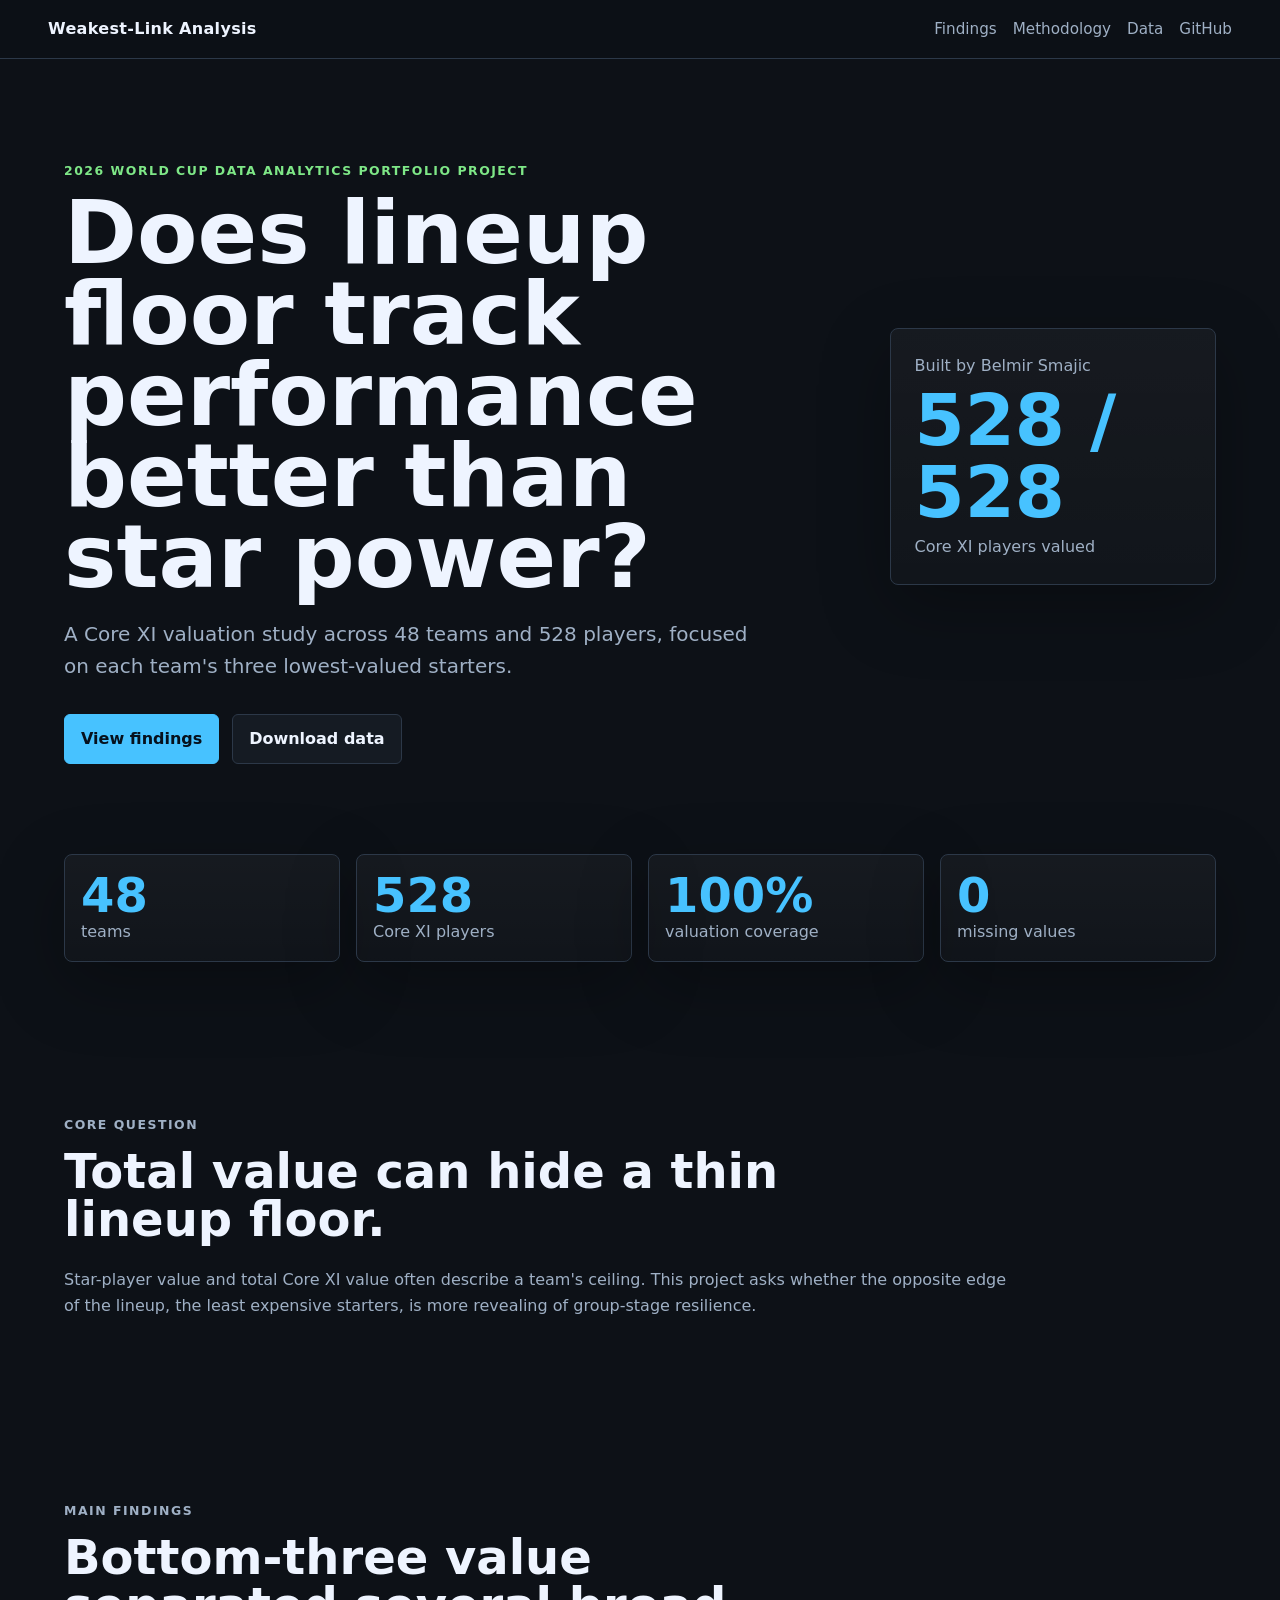
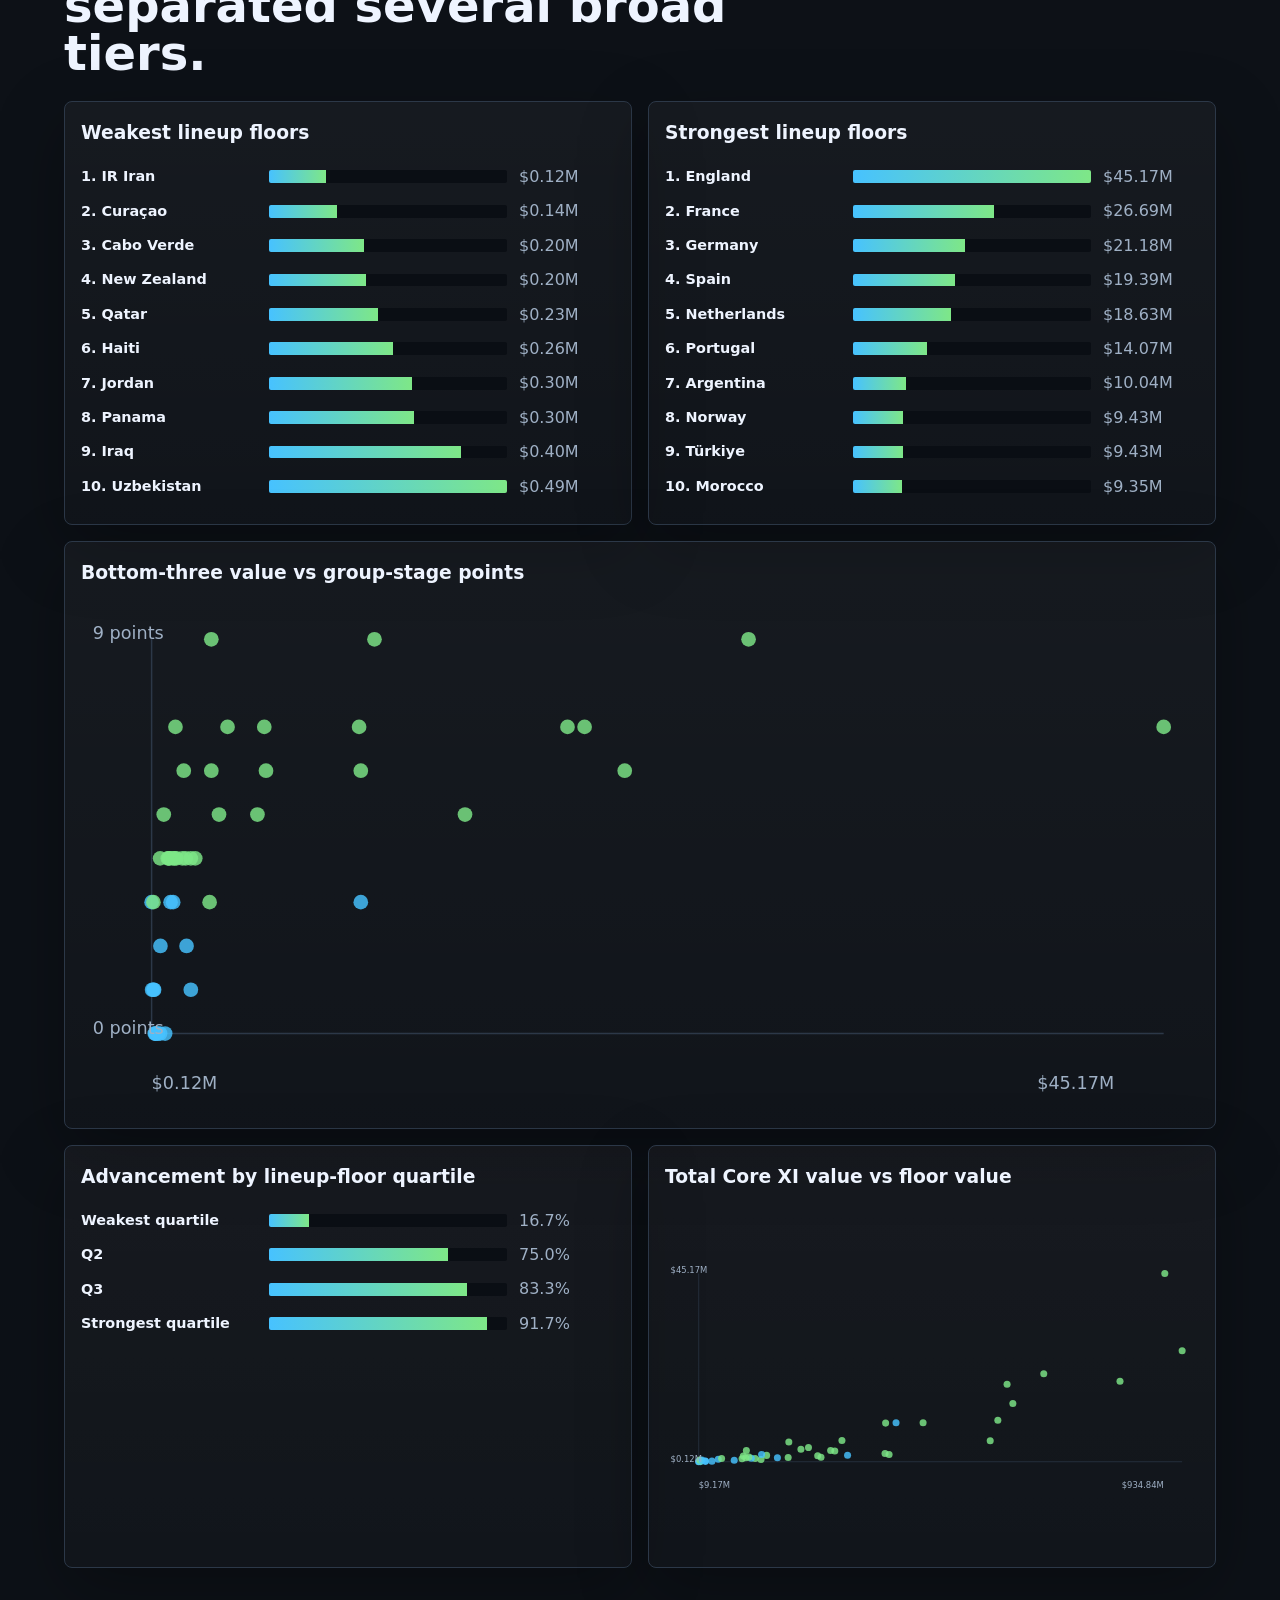
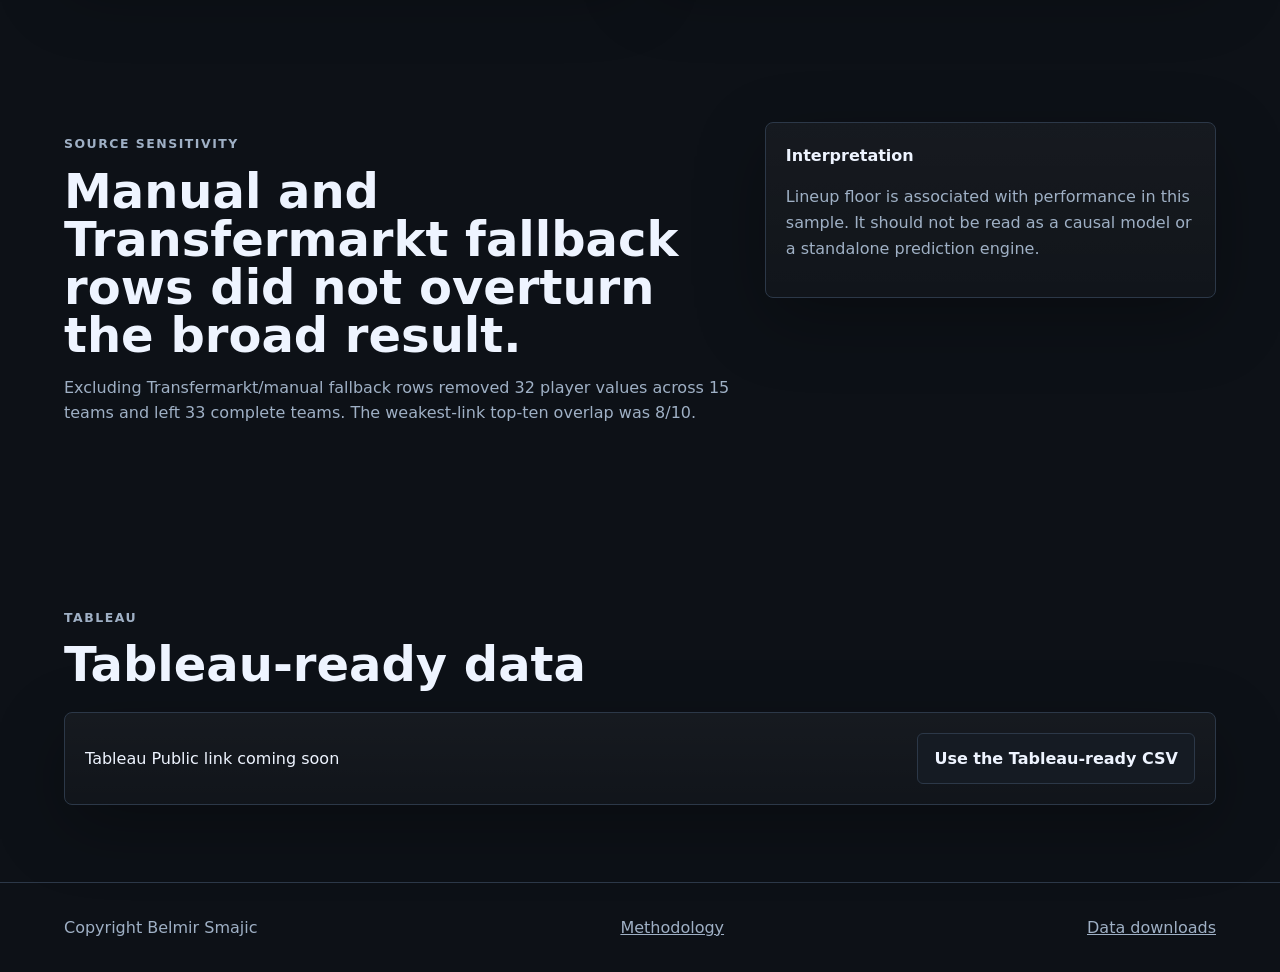
==== docs/index.html @ 553e45a3 "Publish World Cup weakest-link portfolio project" ====
<!doctype html>
<html lang="en">
<head>
  <meta charset="utf-8">
  <meta name="viewport" content="width=device-width, initial-scale=1">
  <title>2026 World Cup Weakest-Link Analysis</title>
  <meta name="description" content="A portfolio case study testing whether lineup floor is associated with World Cup group-stage performance.">
  <link rel="icon" href="assets/favicon.svg" type="image/svg+xml">
  <link rel="stylesheet" href="styles.css">
</head>
<body>
  <header class="site-header">
    <a class="brand" href="index.html">Weakest-Link Analysis</a>
    <nav aria-label="Primary navigation">
      <a href="#findings">Findings</a>
      <a href="methodology.html">Methodology</a>
      <a href="data.html">Data</a>
      <a href="https://github.com/BelmirSmajic/2026-world-cup-weakest-link">GitHub</a>
    </nav>
  </header>

  <main>
    <section class="hero">
      <div class="hero-copy">
        <p class="eyebrow">2026 World Cup data analytics portfolio project</p>
        <h1>Does lineup floor track performance better than star power?</h1>
        <p class="lede">A Core XI valuation study across 48 teams and 528 players, focused on each team's three lowest-valued starters.</p>
        <div class="hero-actions">
          <a class="button primary" href="#findings">View findings</a>
          <a class="button" href="data.html">Download data</a>
        </div>
      </div>
      <div class="hero-panel" aria-label="Project validation summary">
        <span>Built by Belmir Smajic</span>
        <strong>528 / 528</strong>
        <span>Core XI players valued</span>
      </div>
    </section>

    <section class="metric-grid" aria-label="Key project metrics">
      <article><strong>48</strong><span>teams</span></article>
      <article><strong>528</strong><span>Core XI players</span></article>
      <article><strong>100%</strong><span>valuation coverage</span></article>
      <article><strong>0</strong><span>missing values</span></article>
    </section>

    <section class="section" id="question">
      <div class="section-heading">
        <p class="eyebrow">Core question</p>
        <h2>Total value can hide a thin lineup floor.</h2>
      </div>
      <p>Star-player value and total Core XI value often describe a team's ceiling. This project asks whether the opposite edge of the lineup, the least expensive starters, is more revealing of group-stage resilience.</p>
    </section>

    <section class="section" id="findings">
      <div class="section-heading">
        <p class="eyebrow">Main findings</p>
        <h2>Bottom-three value separated several broad tiers.</h2>
      </div>
      <div class="chart-grid">
        <article class="chart-card">
          <h3>Weakest lineup floors</h3>
          <div id="weakest-chart" class="chart"></div>
        </article>
        <article class="chart-card">
          <h3>Strongest lineup floors</h3>
          <div id="strongest-chart" class="chart"></div>
        </article>
        <article class="chart-card wide">
          <h3>Bottom-three value vs group-stage points</h3>
          <div id="scatter-chart" class="chart scatter"></div>
        </article>
        <article class="chart-card">
          <h3>Advancement by lineup-floor quartile</h3>
          <div id="quartile-chart" class="chart"></div>
        </article>
        <article class="chart-card">
          <h3>Total Core XI value vs floor value</h3>
          <div id="total-vs-floor-chart" class="chart scatter"></div>
        </article>
      </div>
    </section>

    <section class="section split">
      <div>
        <p class="eyebrow">Source sensitivity</p>
        <h2>Manual and Transfermarkt fallback rows did not overturn the broad result.</h2>
        <p>Excluding Transfermarkt/manual fallback rows removed 32 player values across 15 teams and left 33 complete teams. The weakest-link top-ten overlap was 8/10.</p>
      </div>
      <div class="note-card">
        <strong>Interpretation</strong>
        <p>Lineup floor is associated with performance in this sample. It should not be read as a causal model or a standalone prediction engine.</p>
      </div>
    </section>

    <section class="section">
      <div class="section-heading">
        <p class="eyebrow">Tableau</p>
        <h2>Tableau-ready data</h2>
      </div>
      <div class="tableau-card">
        <span>Tableau Public link coming soon</span>
        <a class="button" href="data.html">Use the Tableau-ready CSV</a>
      </div>
    </section>
  </main>

  <footer>
    <span>Copyright Belmir Smajic</span>
    <a href="methodology.html">Methodology</a>
    <a href="data.html">Data downloads</a>
  </footer>
  <script src="assets/site-data.js"></script>
  <script src="app.js"></script>
</body>
</html>
---- docs/styles.css ----
:root {
  color-scheme: dark;
  --bg: #0d1117;
  --panel: #151b23;
  --panel-2: #1d2632;
  --text: #eef4ff;
  --muted: #9fb0c5;
  --line: #2c3848;
  --accent: #47c2ff;
  --accent-2: #7ee787;
  --warn: #f2cc60;
  --danger: #ff7b72;
  --shadow: 0 22px 70px rgba(0, 0, 0, .28);
}
* { box-sizing: border-box; }
body {
  margin: 0;
  font-family: Inter, ui-sans-serif, system-ui, -apple-system, BlinkMacSystemFont, "Segoe UI", sans-serif;
  background: var(--bg);
  color: var(--text);
  line-height: 1.6;
}
a { color: inherit; }
.site-header {
  position: sticky;
  top: 0;
  z-index: 10;
  display: flex;
  align-items: center;
  justify-content: space-between;
  gap: 1rem;
  padding: 1rem clamp(1rem, 4vw, 3rem);
  background: rgba(13, 17, 23, .86);
  border-bottom: 1px solid var(--line);
  backdrop-filter: blur(18px);
}
.brand { font-weight: 800; text-decoration: none; letter-spacing: .02em; }
nav { display: flex; gap: 1rem; flex-wrap: wrap; color: var(--muted); font-size: .95rem; }
nav a { text-decoration: none; }
nav a:hover { color: var(--text); }
.hero {
  min-height: 82vh;
  display: grid;
  grid-template-columns: minmax(0, 1.4fr) minmax(18rem, .6fr);
  align-items: center;
  gap: clamp(2rem, 5vw, 5rem);
  padding: clamp(3rem, 7vw, 7rem) clamp(1rem, 5vw, 5rem);
}
.hero h1, .page h1 {
  max-width: 12ch;
  margin: .4rem 0 1rem;
  font-size: 5.5rem;
  line-height: .92;
  letter-spacing: 0;
}
.page h1 { max-width: 16ch; font-size: 4.2rem; }
.lede { max-width: 43rem; color: var(--muted); font-size: 1.25rem; }
.eyebrow {
  color: var(--accent-2);
  font-size: .78rem;
  font-weight: 800;
  letter-spacing: .12em;
  text-transform: uppercase;
}
.hero-actions { display: flex; gap: .8rem; flex-wrap: wrap; margin-top: 2rem; }
.button {
  display: inline-flex;
  align-items: center;
  justify-content: center;
  min-height: 2.75rem;
  padding: .72rem 1rem;
  border: 1px solid var(--line);
  border-radius: 6px;
  background: var(--panel);
  color: var(--text);
  text-decoration: none;
  font-weight: 700;
}
.button.primary { background: var(--accent); border-color: var(--accent); color: #06111d; }
.hero-panel, .note-card, .tableau-card, .chart-card, .metric-grid article, .download-grid a {
  border: 1px solid var(--line);
  border-radius: 8px;
  background: linear-gradient(180deg, rgba(255,255,255,.04), rgba(255,255,255,.015));
  box-shadow: var(--shadow);
}
.hero-panel { padding: 1.5rem; display: grid; gap: .35rem; }
.hero-panel strong { font-size: 4.5rem; line-height: 1; color: var(--accent); }
.hero-panel span { color: var(--muted); }
.metric-grid {
  display: grid;
  grid-template-columns: repeat(4, minmax(0, 1fr));
  gap: 1rem;
  padding: 0 clamp(1rem, 5vw, 5rem) 4rem;
}
.metric-grid.compact { padding: 0; margin-top: 1rem; }
.metric-grid article { padding: 1rem; }
.metric-grid strong { display: block; font-size: 3rem; color: var(--accent); line-height: 1; }
.metric-grid span { color: var(--muted); }
.section, .page {
  padding: clamp(3rem, 6vw, 5rem) clamp(1rem, 5vw, 5rem);
}
.section-heading { max-width: 48rem; margin-bottom: 1.5rem; }
.section h2 { max-width: 22ch; margin: 0 0 1rem; font-size: 3rem; line-height: 1; }
.section p { max-width: 60rem; color: var(--muted); }
.chart-grid {
  display: grid;
  grid-template-columns: repeat(2, minmax(0, 1fr));
  gap: 1rem;
}
.chart-card { padding: 1rem; min-height: 24rem; }
.chart-card.wide { grid-column: 1 / -1; }
.chart-card h3 { margin: 0 0 1rem; }
.chart { min-height: 18rem; }
.bar-row {
  display: grid;
  grid-template-columns: minmax(7rem, 11rem) 1fr minmax(4rem, 6rem);
  gap: .75rem;
  align-items: center;
  margin: .55rem 0;
  color: var(--muted);
}
.bar-track { height: .8rem; background: #0a0e14; border-radius: 2px; overflow: hidden; }
.bar-fill { height: 100%; background: linear-gradient(90deg, var(--accent), var(--accent-2)); }
.bar-row strong { color: var(--text); font-size: .9rem; }
.chart-svg { width: 100%; min-height: 21rem; overflow: visible; }
.axis, .tick { stroke: var(--line); }
.dot { fill: var(--accent); opacity: .82; }
.dot.advanced { fill: var(--accent-2); }
.label { fill: var(--muted); font-size: 12px; }
.split {
  display: grid;
  grid-template-columns: minmax(0, 1.2fr) minmax(18rem, .8fr);
  gap: 1.5rem;
  align-items: start;
}
.note-card, .tableau-card { padding: 1.25rem; }
.tableau-card { display: flex; justify-content: space-between; align-items: center; gap: 1rem; flex-wrap: wrap; }
.method-list { display: grid; gap: 1rem; max-width: 65rem; }
.method-list article { border-top: 1px solid var(--line); padding-top: 1rem; }
.clean-list { color: var(--muted); }
.download-grid {
  display: grid;
  grid-template-columns: repeat(2, minmax(0, 1fr));
  gap: 1rem;
  max-width: 70rem;
}
.download-grid a { display: grid; gap: .4rem; padding: 1rem; text-decoration: none; }
.download-grid span { color: var(--muted); }
footer {
  display: flex;
  gap: 1rem;
  justify-content: space-between;
  flex-wrap: wrap;
  padding: 2rem clamp(1rem, 5vw, 5rem);
  border-top: 1px solid var(--line);
  color: var(--muted);
}
@media (max-width: 850px) {
  .hero, .split, .chart-grid, .download-grid { grid-template-columns: 1fr; }
  .hero h1 { font-size: 4.25rem; }
  .page h1 { font-size: 3.25rem; }
  .metric-grid { grid-template-columns: repeat(2, minmax(0, 1fr)); }
  .site-header { align-items: flex-start; flex-direction: column; }
  .chart-card.wide { grid-column: auto; }
}
@media (max-width: 520px) {
  .hero h1 { font-size: 3rem; }
  .page h1 { font-size: 2.5rem; }
  .lede { font-size: 1.1rem; }
  .hero-panel strong, .metric-grid strong { font-size: 2.6rem; }
  .section h2 { font-size: 2rem; }
  .metric-grid { grid-template-columns: 1fr; }
  .bar-row { grid-template-columns: 1fr; gap: .35rem; }
}
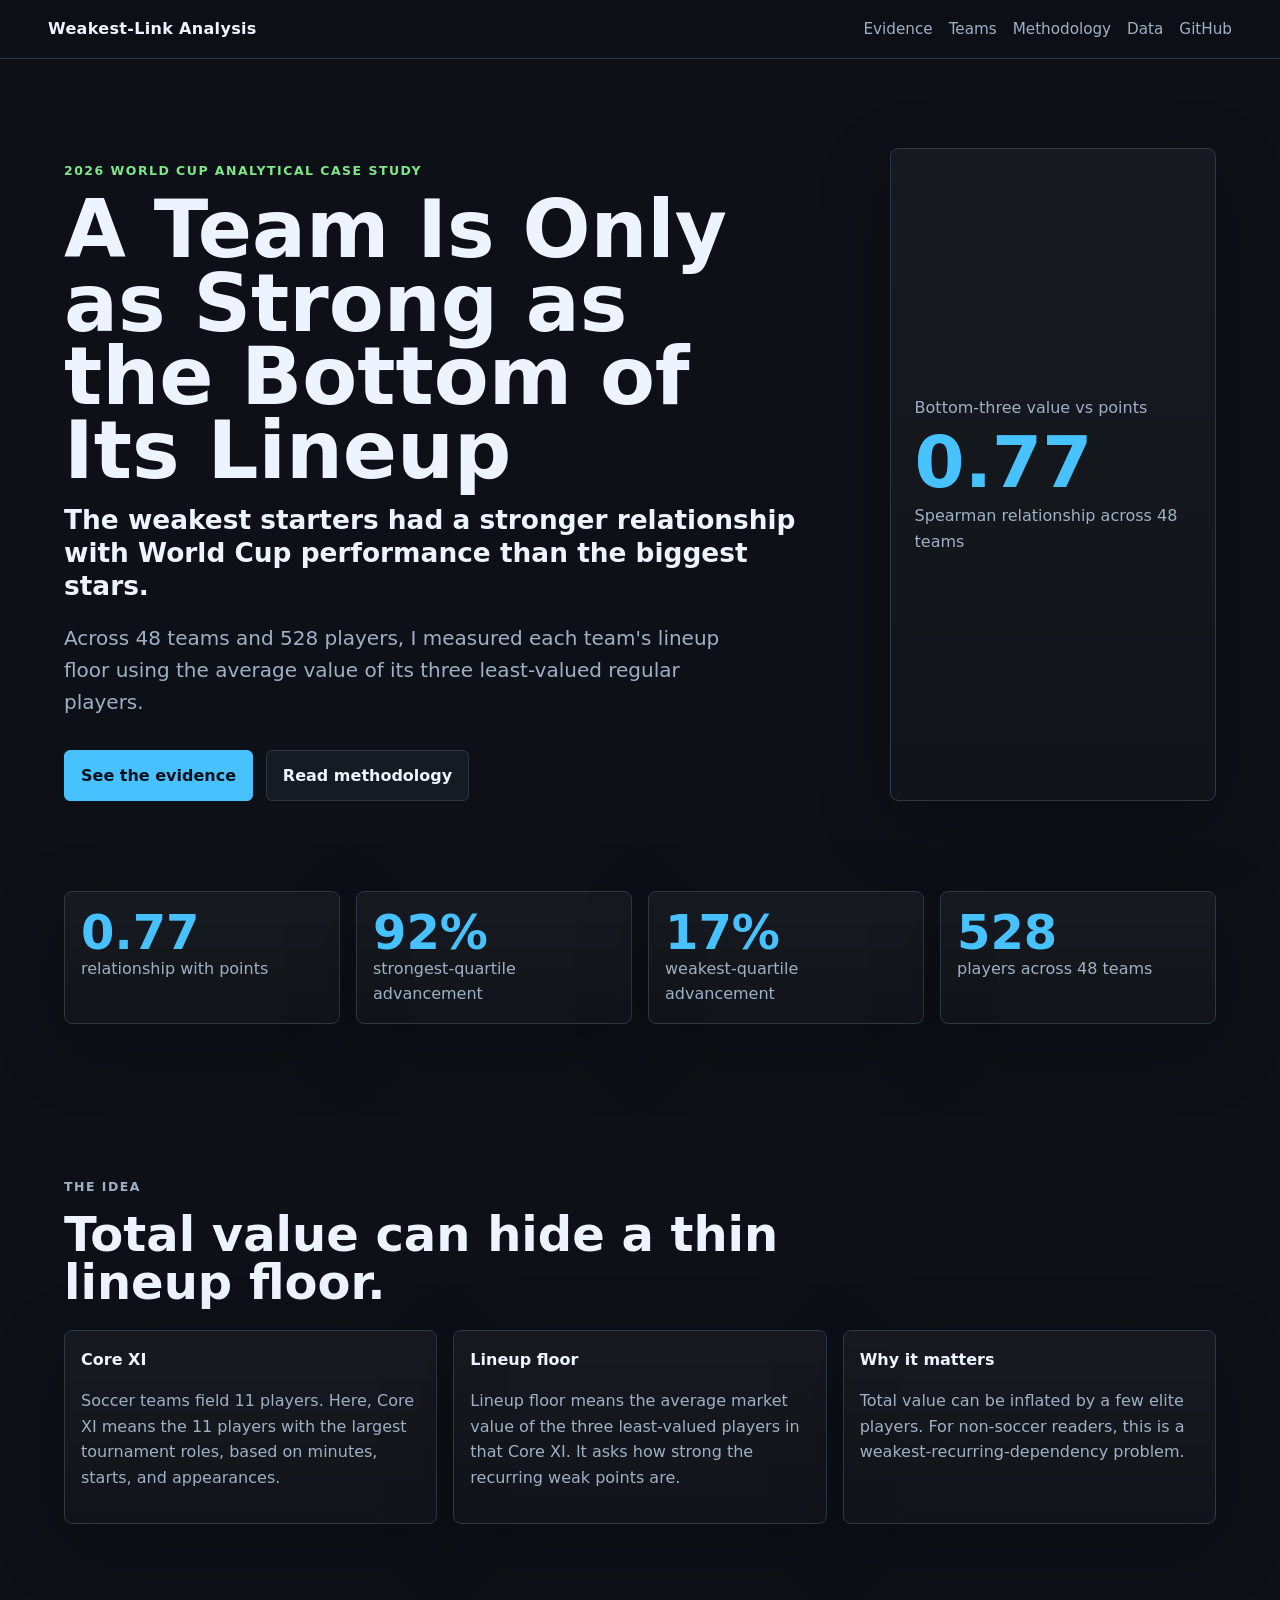
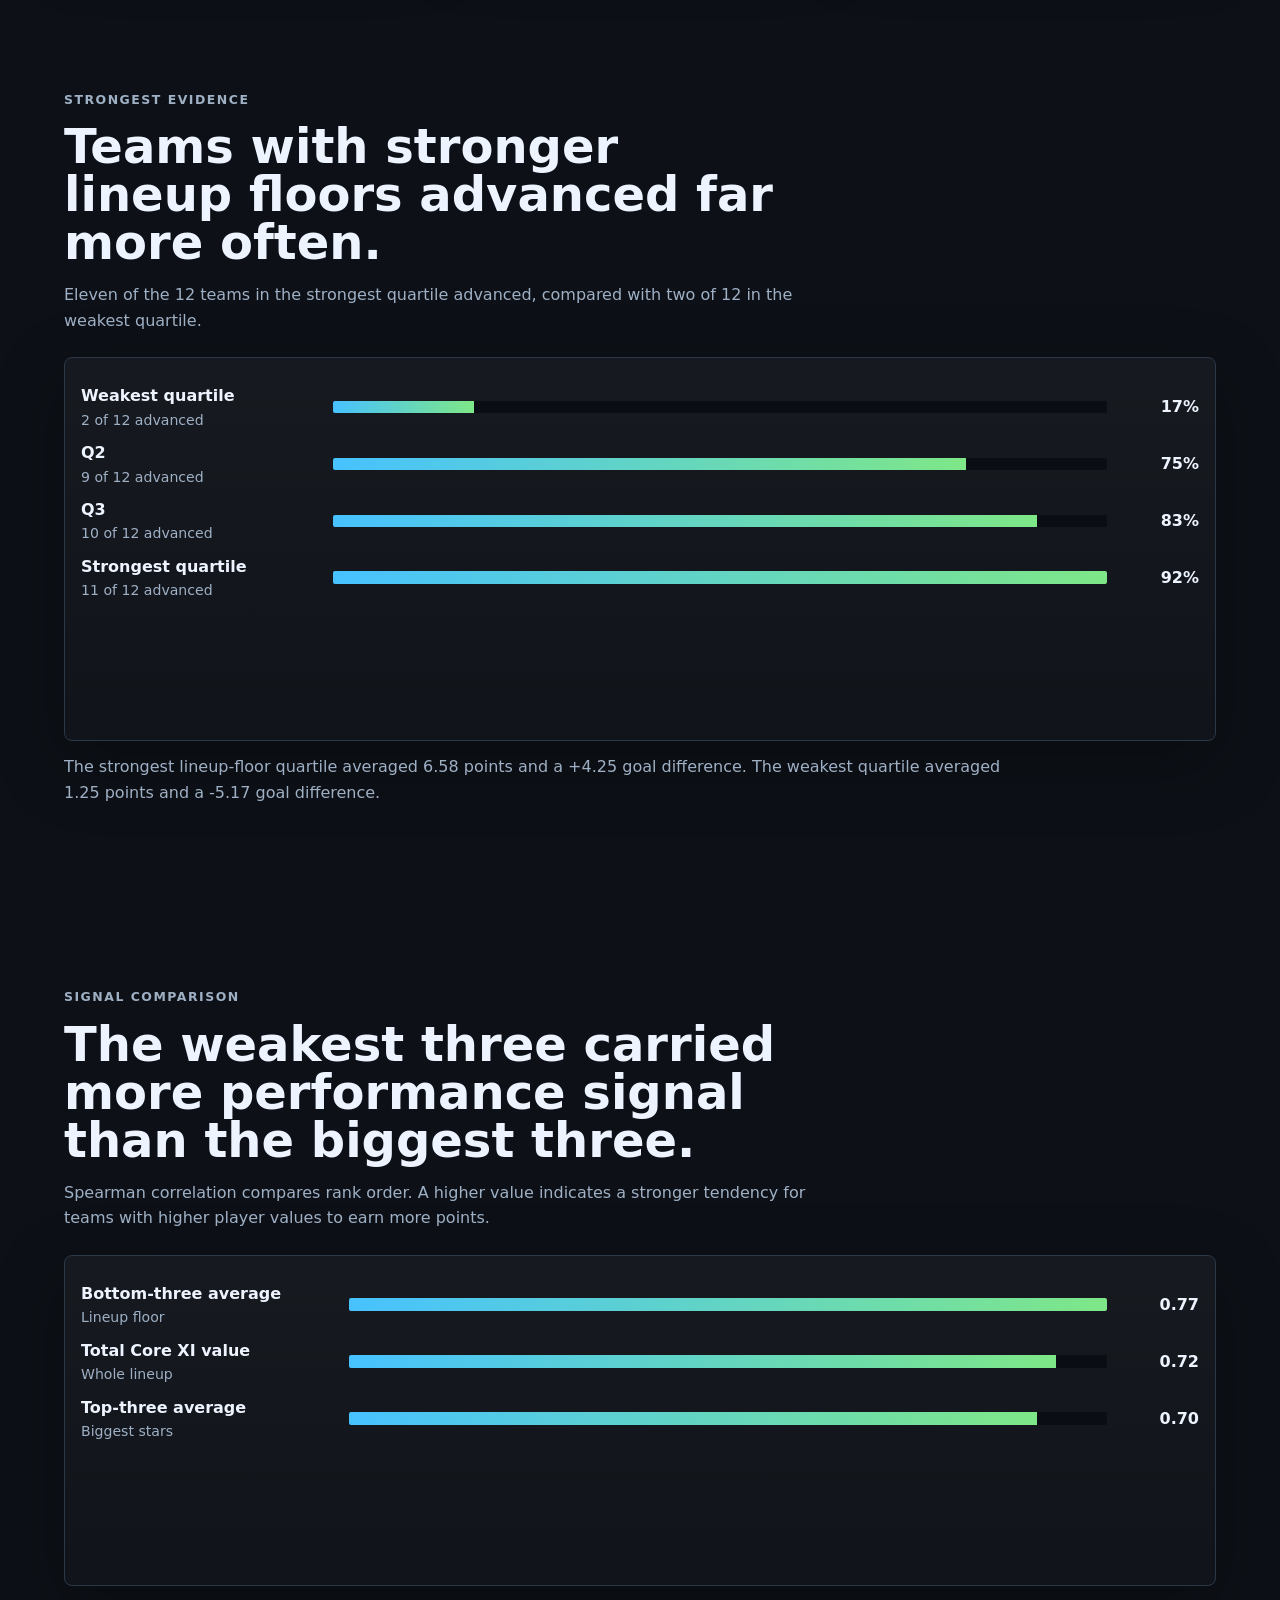
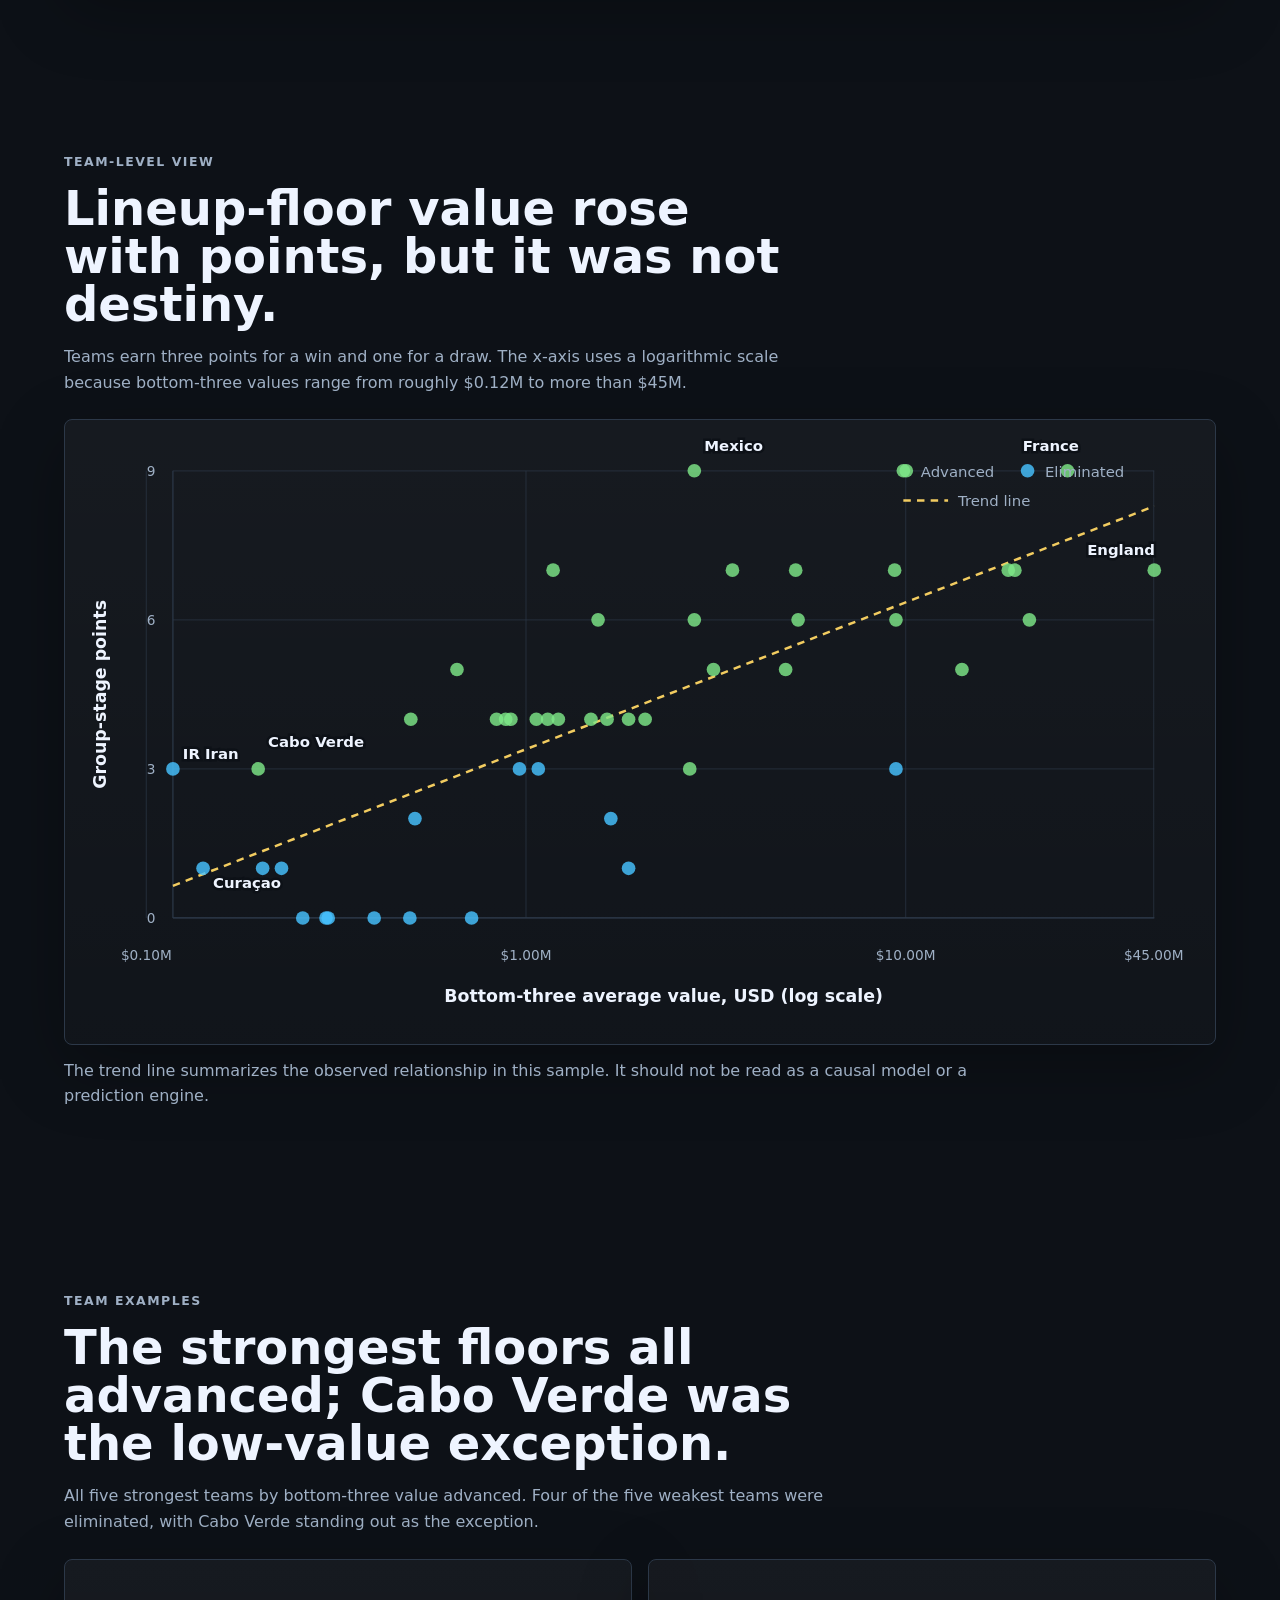
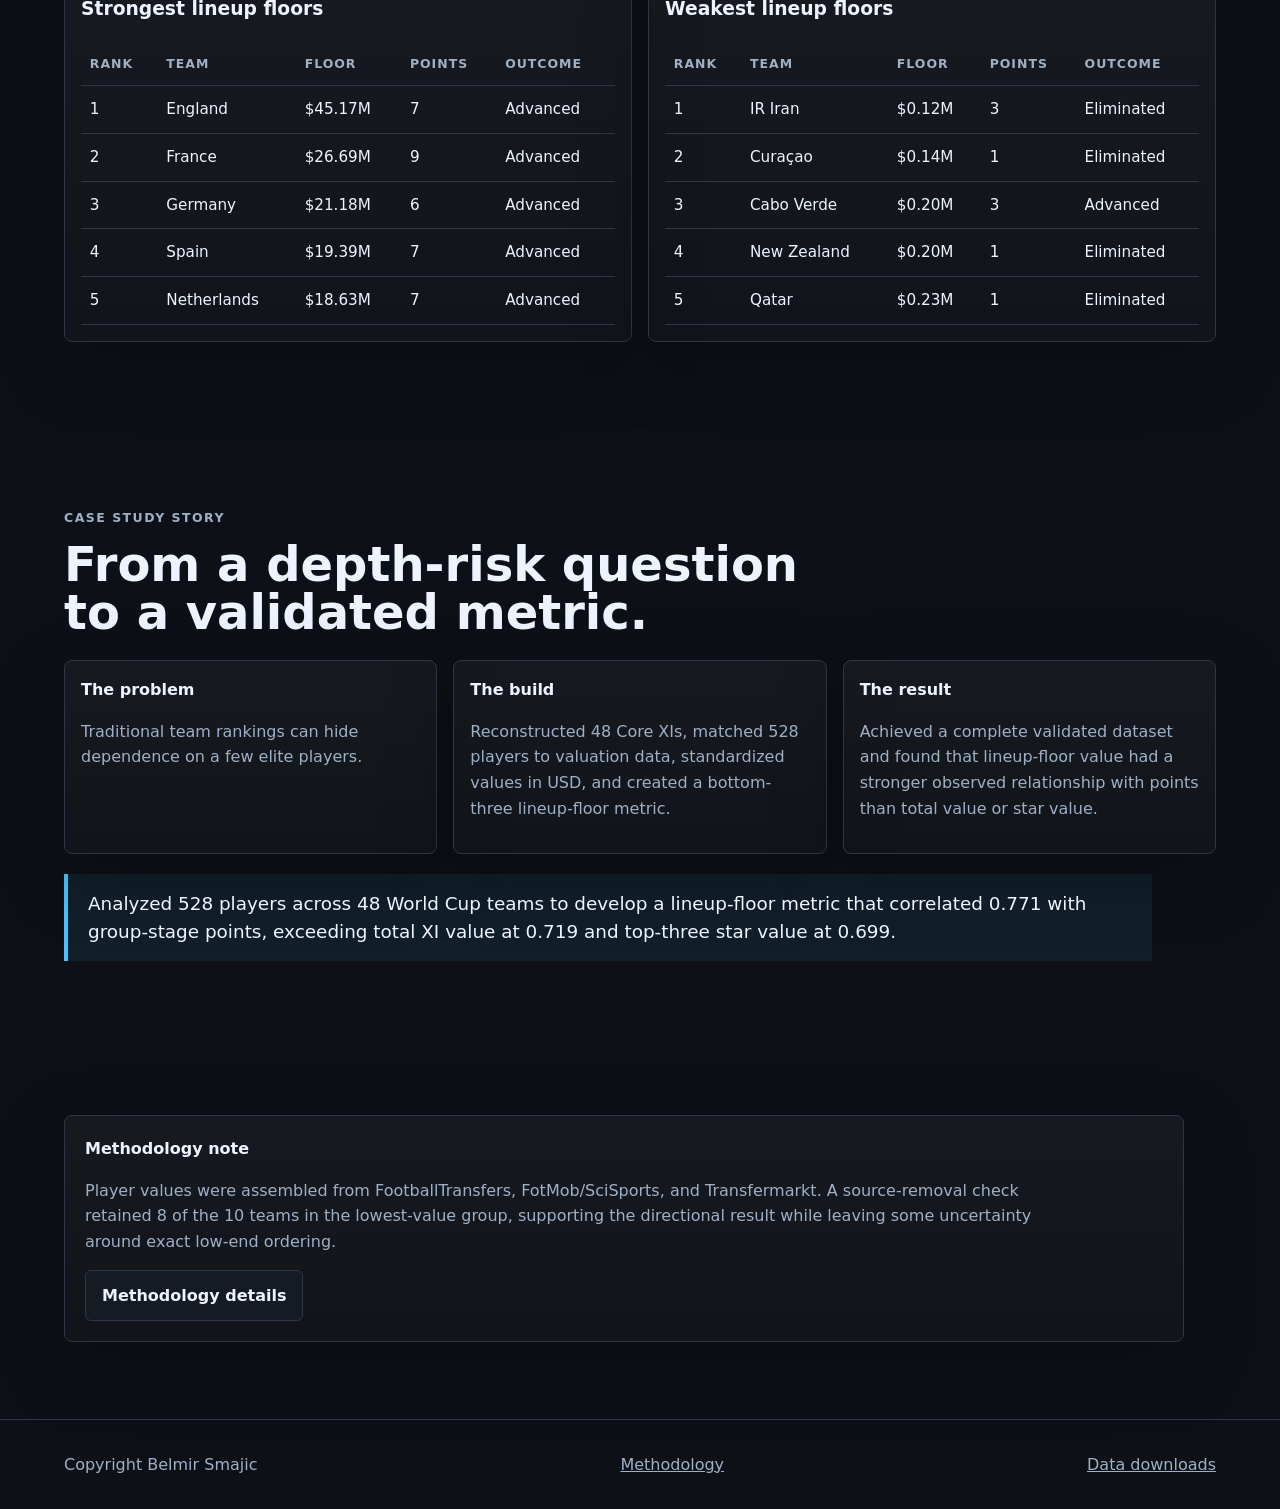
==== commit d5e6b7a7: "Redesign homepage analytical story" ====
--- a/docs/index.html
+++ b/docs/index.html
@@ -1,116 +1,162 @@
-<!doctype html>
-<html lang="en">
-<head>
-  <meta charset="utf-8">
-  <meta name="viewport" content="width=device-width, initial-scale=1">
-  <title>2026 World Cup Weakest-Link Analysis</title>
-  <meta name="description" content="A portfolio case study testing whether lineup floor is associated with World Cup group-stage performance.">
-  <link rel="icon" href="assets/favicon.svg" type="image/svg+xml">
-  <link rel="stylesheet" href="styles.css">
-</head>
-<body>
-  <header class="site-header">
-    <a class="brand" href="index.html">Weakest-Link Analysis</a>
-    <nav aria-label="Primary navigation">
-      <a href="#findings">Findings</a>
-      <a href="methodology.html">Methodology</a>
-      <a href="data.html">Data</a>
-      <a href="https://github.com/BelmirSmajic/2026-world-cup-weakest-link">GitHub</a>
-    </nav>
-  </header>
-
-  <main>
-    <section class="hero">
-      <div class="hero-copy">
-        <p class="eyebrow">2026 World Cup data analytics portfolio project</p>
-        <h1>Does lineup floor track performance better than star power?</h1>
-        <p class="lede">A Core XI valuation study across 48 teams and 528 players, focused on each team's three lowest-valued starters.</p>
-        <div class="hero-actions">
-          <a class="button primary" href="#findings">View findings</a>
-          <a class="button" href="data.html">Download data</a>
-        </div>
-      </div>
-      <div class="hero-panel" aria-label="Project validation summary">
-        <span>Built by Belmir Smajic</span>
-        <strong>528 / 528</strong>
-        <span>Core XI players valued</span>
-      </div>
-    </section>
-
-    <section class="metric-grid" aria-label="Key project metrics">
-      <article><strong>48</strong><span>teams</span></article>
-      <article><strong>528</strong><span>Core XI players</span></article>
-      <article><strong>100%</strong><span>valuation coverage</span></article>
-      <article><strong>0</strong><span>missing values</span></article>
-    </section>
-
-    <section class="section" id="question">
-      <div class="section-heading">
-        <p class="eyebrow">Core question</p>
-        <h2>Total value can hide a thin lineup floor.</h2>
-      </div>
-      <p>Star-player value and total Core XI value often describe a team's ceiling. This project asks whether the opposite edge of the lineup, the least expensive starters, is more revealing of group-stage resilience.</p>
-    </section>
-
-    <section class="section" id="findings">
-      <div class="section-heading">
-        <p class="eyebrow">Main findings</p>
-        <h2>Bottom-three value separated several broad tiers.</h2>
-      </div>
-      <div class="chart-grid">
-        <article class="chart-card">
-          <h3>Weakest lineup floors</h3>
-          <div id="weakest-chart" class="chart"></div>
-        </article>
-        <article class="chart-card">
-          <h3>Strongest lineup floors</h3>
-          <div id="strongest-chart" class="chart"></div>
-        </article>
-        <article class="chart-card wide">
-          <h3>Bottom-three value vs group-stage points</h3>
-          <div id="scatter-chart" class="chart scatter"></div>
-        </article>
-        <article class="chart-card">
-          <h3>Advancement by lineup-floor quartile</h3>
-          <div id="quartile-chart" class="chart"></div>
-        </article>
-        <article class="chart-card">
-          <h3>Total Core XI value vs floor value</h3>
-          <div id="total-vs-floor-chart" class="chart scatter"></div>
-        </article>
-      </div>
-    </section>
-
-    <section class="section split">
-      <div>
-        <p class="eyebrow">Source sensitivity</p>
-        <h2>Manual and Transfermarkt fallback rows did not overturn the broad result.</h2>
-        <p>Excluding Transfermarkt/manual fallback rows removed 32 player values across 15 teams and left 33 complete teams. The weakest-link top-ten overlap was 8/10.</p>
-      </div>
-      <div class="note-card">
-        <strong>Interpretation</strong>
-        <p>Lineup floor is associated with performance in this sample. It should not be read as a causal model or a standalone prediction engine.</p>
-      </div>
-    </section>
-
-    <section class="section">
-      <div class="section-heading">
-        <p class="eyebrow">Tableau</p>
-        <h2>Tableau-ready data</h2>
-      </div>
-      <div class="tableau-card">
-        <span>Tableau Public link coming soon</span>
-        <a class="button" href="data.html">Use the Tableau-ready CSV</a>
-      </div>
-    </section>
-  </main>
-
-  <footer>
+<!doctype html>
+<html lang="en">
+<head>
+  <meta charset="utf-8">
+  <meta name="viewport" content="width=device-width, initial-scale=1">
+  <title>2026 World Cup Weakest-Link Analysis</title>
+  <meta name="description" content="An answer-first case study showing how lineup-floor value relates to World Cup group-stage performance.">
+  <link rel="icon" href="assets/favicon.svg" type="image/svg+xml">
+  <link rel="stylesheet" href="styles.css">
+</head>
+<body>
+  <header class="site-header">
+    <a class="brand" href="index.html">Weakest-Link Analysis</a>
+    <nav aria-label="Primary navigation">
+      <a href="#evidence">Evidence</a>
+      <a href="#examples">Teams</a>
+      <a href="methodology.html">Methodology</a>
+      <a href="data.html">Data</a>
+      <a href="https://github.com/BelmirSmajic/2026-world-cup-weakest-link">GitHub</a>
+    </nav>
+  </header>
+
+  <main>
+    <section class="hero story-hero">
+      <div class="hero-copy">
+        <p class="eyebrow">2026 World Cup analytical case study</p>
+        <h1>A Team Is Only as Strong as the Bottom of Its Lineup</h1>
+        <p class="subhead">The weakest starters had a stronger relationship with World Cup performance than the biggest stars.</p>
+        <p class="lede">Across 48 teams and 528 players, I measured each team's lineup floor using the average value of its three least-valued regular players.</p>
+        <div class="hero-actions">
+          <a class="button primary" href="#evidence">See the evidence</a>
+          <a class="button" href="methodology.html">Read methodology</a>
+        </div>
+      </div>
+      <div class="hero-panel answer-panel" aria-label="Primary result">
+        <span>Bottom-three value vs points</span>
+        <strong>0.77</strong>
+        <span>Spearman relationship across 48 teams</span>
+      </div>
+    </section>
+
+    <section class="metric-grid answer-metrics" aria-label="Top results">
+      <article><strong>0.77</strong><span>relationship with points</span></article>
+      <article><strong>92%</strong><span>strongest-quartile advancement</span></article>
+      <article><strong>17%</strong><span>weakest-quartile advancement</span></article>
+      <article><strong>528</strong><span>players across 48 teams</span></article>
+    </section>
+
+    <section class="section explanation" id="idea">
+      <div class="section-heading">
+        <p class="eyebrow">The idea</p>
+        <h2>Total value can hide a thin lineup floor.</h2>
+      </div>
+      <div class="explain-grid">
+        <article>
+          <strong>Core XI</strong>
+          <p>Soccer teams field 11 players. Here, Core XI means the 11 players with the largest tournament roles, based on minutes, starts, and appearances.</p>
+        </article>
+        <article>
+          <strong>Lineup floor</strong>
+          <p>Lineup floor means the average market value of the three least-valued players in that Core XI. It asks how strong the recurring weak points are.</p>
+        </article>
+        <article>
+          <strong>Why it matters</strong>
+          <p>Total value can be inflated by a few elite players. For non-soccer readers, this is a weakest-recurring-dependency problem.</p>
+        </article>
+      </div>
+    </section>
+
+    <section class="section" id="evidence">
+      <div class="section-heading">
+        <p class="eyebrow">Strongest evidence</p>
+        <h2>Teams with stronger lineup floors advanced far more often.</h2>
+        <p>Eleven of the 12 teams in the strongest quartile advanced, compared with two of 12 in the weakest quartile.</p>
+      </div>
+      <article class="chart-card wide">
+        <div id="quartile-chart" class="chart"></div>
+      </article>
+      <p class="chart-note">The strongest lineup-floor quartile averaged 6.58 points and a +4.25 goal difference. The weakest quartile averaged 1.25 points and a -5.17 goal difference.</p>
+    </section>
+
+    <section class="section">
+      <div class="section-heading">
+        <p class="eyebrow">Signal comparison</p>
+        <h2>The weakest three carried more performance signal than the biggest three.</h2>
+        <p>Spearman correlation compares rank order. A higher value indicates a stronger tendency for teams with higher player values to earn more points.</p>
+      </div>
+      <article class="chart-card wide compact-card">
+        <div id="correlation-chart" class="chart"></div>
+      </article>
+    </section>
+
+    <section class="section">
+      <div class="section-heading">
+        <p class="eyebrow">Team-level view</p>
+        <h2>Lineup-floor value rose with points, but it was not destiny.</h2>
+        <p>Teams earn three points for a win and one for a draw. The x-axis uses a logarithmic scale because bottom-three values range from roughly $0.12M to more than $45M.</p>
+      </div>
+      <article class="chart-card wide scatter-card">
+        <div id="scatter-chart" class="chart scatter"></div>
+      </article>
+      <p class="chart-note">The trend line summarizes the observed relationship in this sample. It should not be read as a causal model or a prediction engine.</p>
+    </section>
+
+    <section class="section" id="examples">
+      <div class="section-heading">
+        <p class="eyebrow">Team examples</p>
+        <h2>The strongest floors all advanced; Cabo Verde was the low-value exception.</h2>
+        <p>All five strongest teams by bottom-three value advanced. Four of the five weakest teams were eliminated, with Cabo Verde standing out as the exception.</p>
+      </div>
+      <div class="table-grid">
+        <article class="table-card">
+          <h3>Strongest lineup floors</h3>
+          <div id="strongest-table"></div>
+        </article>
+        <article class="table-card">
+          <h3>Weakest lineup floors</h3>
+          <div id="weakest-table"></div>
+        </article>
+      </div>
+    </section>
+
+    <section class="section case-story">
+      <div class="section-heading">
+        <p class="eyebrow">Case study story</p>
+        <h2>From a depth-risk question to a validated metric.</h2>
+      </div>
+      <div class="story-grid">
+        <article>
+          <strong>The problem</strong>
+          <p>Traditional team rankings can hide dependence on a few elite players.</p>
+        </article>
+        <article>
+          <strong>The build</strong>
+          <p>Reconstructed 48 Core XIs, matched 528 players to valuation data, standardized values in USD, and created a bottom-three lineup-floor metric.</p>
+        </article>
+        <article>
+          <strong>The result</strong>
+          <p>Achieved a complete validated dataset and found that lineup-floor value had a stronger observed relationship with points than total value or star value.</p>
+        </article>
+      </div>
+      <blockquote>Analyzed 528 players across 48 World Cup teams to develop a lineup-floor metric that correlated 0.771 with group-stage points, exceeding total XI value at 0.719 and top-three star value at 0.699.</blockquote>
+    </section>
+
+    <section class="section methodology-note">
+      <div class="note-card">
+        <strong>Methodology note</strong>
+        <p>Player values were assembled from FootballTransfers, FotMob/SciSports, and Transfermarkt. A source-removal check retained 8 of the 10 teams in the lowest-value group, supporting the directional result while leaving some uncertainty around exact low-end ordering.</p>
+        <a class="button" href="methodology.html">Methodology details</a>
+      </div>
+    </section>
+  </main>
+
+  <footer>
     <span>Copyright Belmir Smajic</span>
-    <a href="methodology.html">Methodology</a>
-    <a href="data.html">Data downloads</a>
-  </footer>
-  <script src="assets/site-data.js"></script>
-  <script src="app.js"></script>
-</body>
-</html>
+    <a href="methodology.html">Methodology</a>
+    <a href="data.html">Data downloads</a>
+  </footer>
+  <script src="assets/site-data.js"></script>
+  <script src="app.js"></script>
+</body>
+</html>
--- a/docs/styles.css
+++ b/docs/styles.css
@@ -46,14 +46,22 @@
   gap: clamp(2rem, 5vw, 5rem);
   padding: clamp(3rem, 7vw, 7rem) clamp(1rem, 5vw, 5rem);
 }
-.hero h1, .page h1 {
-  max-width: 12ch;
-  margin: .4rem 0 1rem;
-  font-size: 5.5rem;
-  line-height: .92;
-  letter-spacing: 0;
-}
+.hero h1, .page h1 {
+  max-width: 13ch;
+  margin: .4rem 0 1rem;
+  font-size: 5rem;
+  line-height: .92;
+  letter-spacing: 0;
+}
 .page h1 { max-width: 16ch; font-size: 4.2rem; }
+.subhead {
+  max-width: 48rem;
+  margin: 0 0 .8rem;
+  color: var(--text);
+  font-size: 1.65rem;
+  line-height: 1.25;
+  font-weight: 800;
+}
 .lede { max-width: 43rem; color: var(--muted); font-size: 1.25rem; }
 .eyebrow {
   color: var(--accent-2);
@@ -77,15 +85,16 @@
   font-weight: 700;
 }
 .button.primary { background: var(--accent); border-color: var(--accent); color: #06111d; }
-.hero-panel, .note-card, .tableau-card, .chart-card, .metric-grid article, .download-grid a {
-  border: 1px solid var(--line);
-  border-radius: 8px;
-  background: linear-gradient(180deg, rgba(255,255,255,.04), rgba(255,255,255,.015));
-  box-shadow: var(--shadow);
-}
-.hero-panel { padding: 1.5rem; display: grid; gap: .35rem; }
+.hero-panel, .note-card, .chart-card, .metric-grid article, .download-grid a, .explain-grid article, .story-grid article, .table-card {
+  border: 1px solid var(--line);
+  border-radius: 8px;
+  background: linear-gradient(180deg, rgba(255,255,255,.04), rgba(255,255,255,.015));
+  box-shadow: var(--shadow);
+}
+.hero-panel { padding: 1.5rem; display: grid; gap: .35rem; }
 .hero-panel strong { font-size: 4.5rem; line-height: 1; color: var(--accent); }
-.hero-panel span { color: var(--muted); }
+.hero-panel span { color: var(--muted); }
+.answer-panel { align-self: stretch; align-content: center; }
 .metric-grid {
   display: grid;
   grid-template-columns: repeat(4, minmax(0, 1fr));
@@ -99,42 +108,78 @@
 .section, .page {
   padding: clamp(3rem, 6vw, 5rem) clamp(1rem, 5vw, 5rem);
 }
-.section-heading { max-width: 48rem; margin-bottom: 1.5rem; }
+.section-heading { max-width: 48rem; margin-bottom: 1.5rem; }
 .section h2 { max-width: 22ch; margin: 0 0 1rem; font-size: 3rem; line-height: 1; }
-.section p { max-width: 60rem; color: var(--muted); }
+.section p { max-width: 60rem; color: var(--muted); }
+.explain-grid, .story-grid, .table-grid {
+  display: grid;
+  grid-template-columns: repeat(3, minmax(0, 1fr));
+  gap: 1rem;
+}
+.table-grid { grid-template-columns: repeat(2, minmax(0, 1fr)); }
+.explain-grid article, .story-grid article, .table-card { padding: 1rem; }
+.explain-grid strong, .story-grid strong, .note-card strong { display: block; margin-bottom: .35rem; color: var(--text); }
+.case-story blockquote {
+  max-width: 68rem;
+  margin: 1.25rem 0 0;
+  padding: 1rem 1.25rem;
+  border-left: 4px solid var(--accent);
+  background: rgba(71, 194, 255, .08);
+  color: var(--text);
+  font-size: 1.15rem;
+  line-height: 1.5;
+}
 .chart-grid {
   display: grid;
   grid-template-columns: repeat(2, minmax(0, 1fr));
   gap: 1rem;
 }
-.chart-card { padding: 1rem; min-height: 24rem; }
-.chart-card.wide { grid-column: 1 / -1; }
-.chart-card h3 { margin: 0 0 1rem; }
-.chart { min-height: 18rem; }
-.bar-row {
-  display: grid;
-  grid-template-columns: minmax(7rem, 11rem) 1fr minmax(4rem, 6rem);
-  gap: .75rem;
-  align-items: center;
-  margin: .55rem 0;
-  color: var(--muted);
-}
-.bar-track { height: .8rem; background: #0a0e14; border-radius: 2px; overflow: hidden; }
-.bar-fill { height: 100%; background: linear-gradient(90deg, var(--accent), var(--accent-2)); }
-.bar-row strong { color: var(--text); font-size: .9rem; }
-.chart-svg { width: 100%; min-height: 21rem; overflow: visible; }
-.axis, .tick { stroke: var(--line); }
-.dot { fill: var(--accent); opacity: .82; }
-.dot.advanced { fill: var(--accent-2); }
-.label { fill: var(--muted); font-size: 12px; }
+.chart-card { padding: 1rem; min-height: 24rem; }
+.compact-card { min-height: 14rem; }
+.scatter-card { min-height: 30rem; }
+.chart-card.wide { grid-column: 1 / -1; }
+.chart-card h3 { margin: 0 0 1rem; }
+.chart { min-height: 18rem; }
+.bar-row, .quartile-row, .correlation-row {
+  display: grid;
+  grid-template-columns: minmax(7rem, 11rem) 1fr minmax(4rem, 6rem);
+  gap: .75rem;
+  align-items: center;
+  margin: .55rem 0;
+  color: var(--muted);
+}
+.quartile-row { grid-template-columns: minmax(10rem, 15rem) 1fr minmax(4rem, 5rem); }
+.correlation-row { grid-template-columns: minmax(12rem, 16rem) 1fr minmax(4rem, 5rem); }
+.quartile-row strong, .correlation-row strong { display: block; color: var(--text); }
+.quartile-row span, .correlation-row span { display: block; font-size: .88rem; }
+.quartile-row b, .correlation-row b { color: var(--text); text-align: right; }
+.bar-track { height: .8rem; background: #0a0e14; border-radius: 2px; overflow: hidden; }
+.bar-fill { height: 100%; background: linear-gradient(90deg, var(--accent), var(--accent-2)); }
+.bar-row strong { color: var(--text); font-size: .9rem; }
+.chart-svg { width: 100%; min-height: 21rem; overflow: visible; }
+.scatter-svg { min-height: 28rem; }
+.axis, .tick { stroke: var(--line); }
+.grid { stroke: var(--line); opacity: .55; }
+.dot { fill: var(--accent); opacity: .82; }
+.dot.advanced { fill: var(--accent-2); }
+.label { fill: var(--muted); font-size: 12px; }
+.axis-label { font-size: 11px; }
+.axis-title { fill: var(--text); font-size: 14px; font-weight: 700; }
+.trend-line { stroke: var(--warn); stroke-width: 2; stroke-dasharray: 6 5; }
+.team-label { fill: var(--text); font-size: 12px; font-weight: 800; paint-order: stroke; stroke: var(--bg); stroke-width: 4px; }
+.chart-note {
+  margin-top: .8rem;
+  color: var(--muted);
+}
+.legend .label { font-size: 12px; }
 .split {
   display: grid;
   grid-template-columns: minmax(0, 1.2fr) minmax(18rem, .8fr);
   gap: 1.5rem;
   align-items: start;
 }
-.note-card, .tableau-card { padding: 1.25rem; }
-.tableau-card { display: flex; justify-content: space-between; align-items: center; gap: 1rem; flex-wrap: wrap; }
+.note-card { padding: 1.25rem; }
+.methodology-note .note-card { max-width: 70rem; }
 .method-list { display: grid; gap: 1rem; max-width: 65rem; }
 .method-list article { border-top: 1px solid var(--line); padding-top: 1rem; }
 .clean-list { color: var(--muted); }
@@ -144,9 +189,14 @@
   gap: 1rem;
   max-width: 70rem;
 }
-.download-grid a { display: grid; gap: .4rem; padding: 1rem; text-decoration: none; }
-.download-grid span { color: var(--muted); }
-footer {
+.download-grid a { display: grid; gap: .4rem; padding: 1rem; text-decoration: none; }
+.download-grid span { color: var(--muted); }
+table { width: 100%; border-collapse: collapse; font-size: .95rem; }
+th, td { padding: .7rem .55rem; border-bottom: 1px solid var(--line); text-align: left; }
+th { color: var(--muted); font-size: .78rem; text-transform: uppercase; letter-spacing: .08em; }
+td { color: var(--text); }
+td:nth-child(3), td:nth-child(4) { white-space: nowrap; }
+footer {
   display: flex;
   gap: 1rem;
   justify-content: space-between;
@@ -156,7 +206,7 @@
   color: var(--muted);
 }
 @media (max-width: 850px) {
-  .hero, .split, .chart-grid, .download-grid { grid-template-columns: 1fr; }
+  .hero, .split, .chart-grid, .download-grid, .explain-grid, .story-grid, .table-grid { grid-template-columns: 1fr; }
   .hero h1 { font-size: 4.25rem; }
   .page h1 { font-size: 3.25rem; }
   .metric-grid { grid-template-columns: repeat(2, minmax(0, 1fr)); }
@@ -166,9 +216,14 @@
 @media (max-width: 520px) {
   .hero h1 { font-size: 3rem; }
   .page h1 { font-size: 2.5rem; }
+  .subhead { font-size: 1.25rem; }
   .lede { font-size: 1.1rem; }
   .hero-panel strong, .metric-grid strong { font-size: 2.6rem; }
   .section h2 { font-size: 2rem; }
   .metric-grid { grid-template-columns: 1fr; }
-  .bar-row { grid-template-columns: 1fr; gap: .35rem; }
-}
+  .bar-row, .quartile-row, .correlation-row { grid-template-columns: 1fr; gap: .35rem; }
+  .quartile-row b, .correlation-row b { text-align: left; }
+  .chart-card { padding: .75rem; }
+  table { font-size: .86rem; }
+  th, td { padding: .55rem .35rem; }
+}
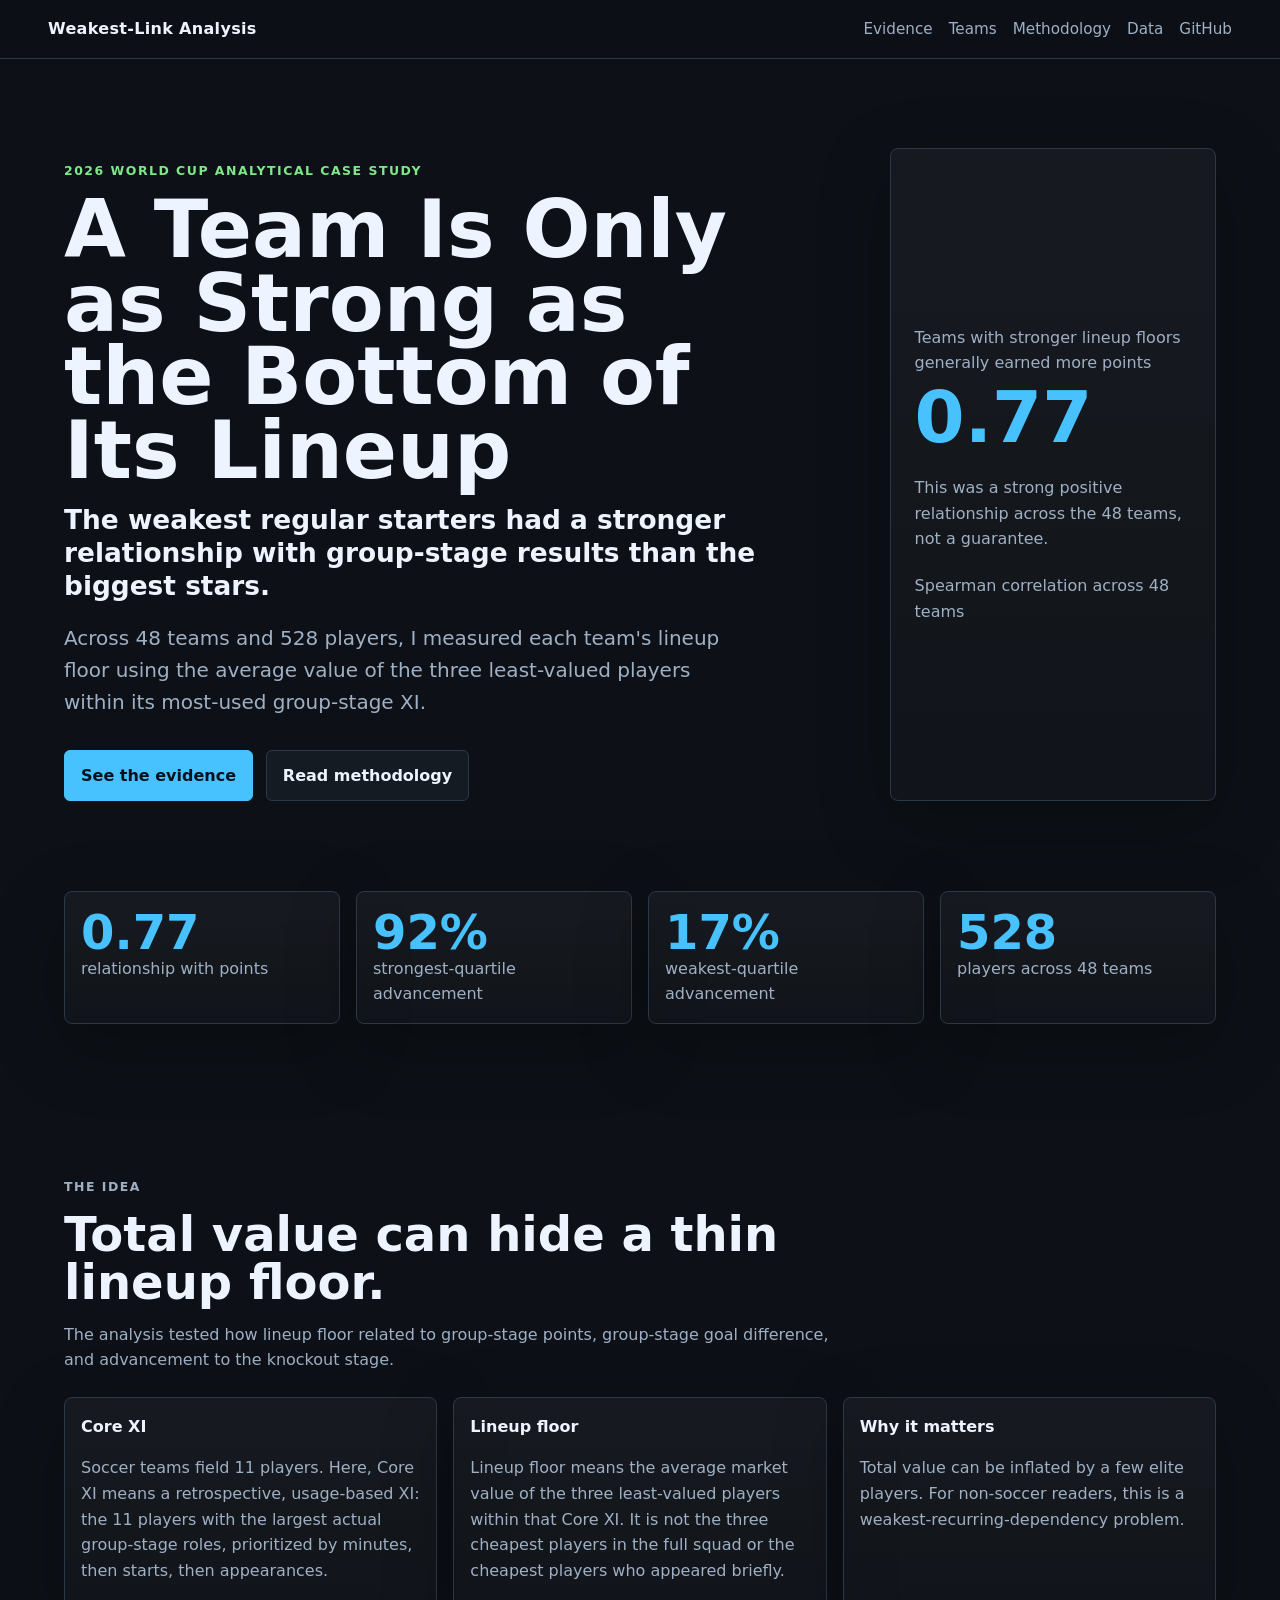
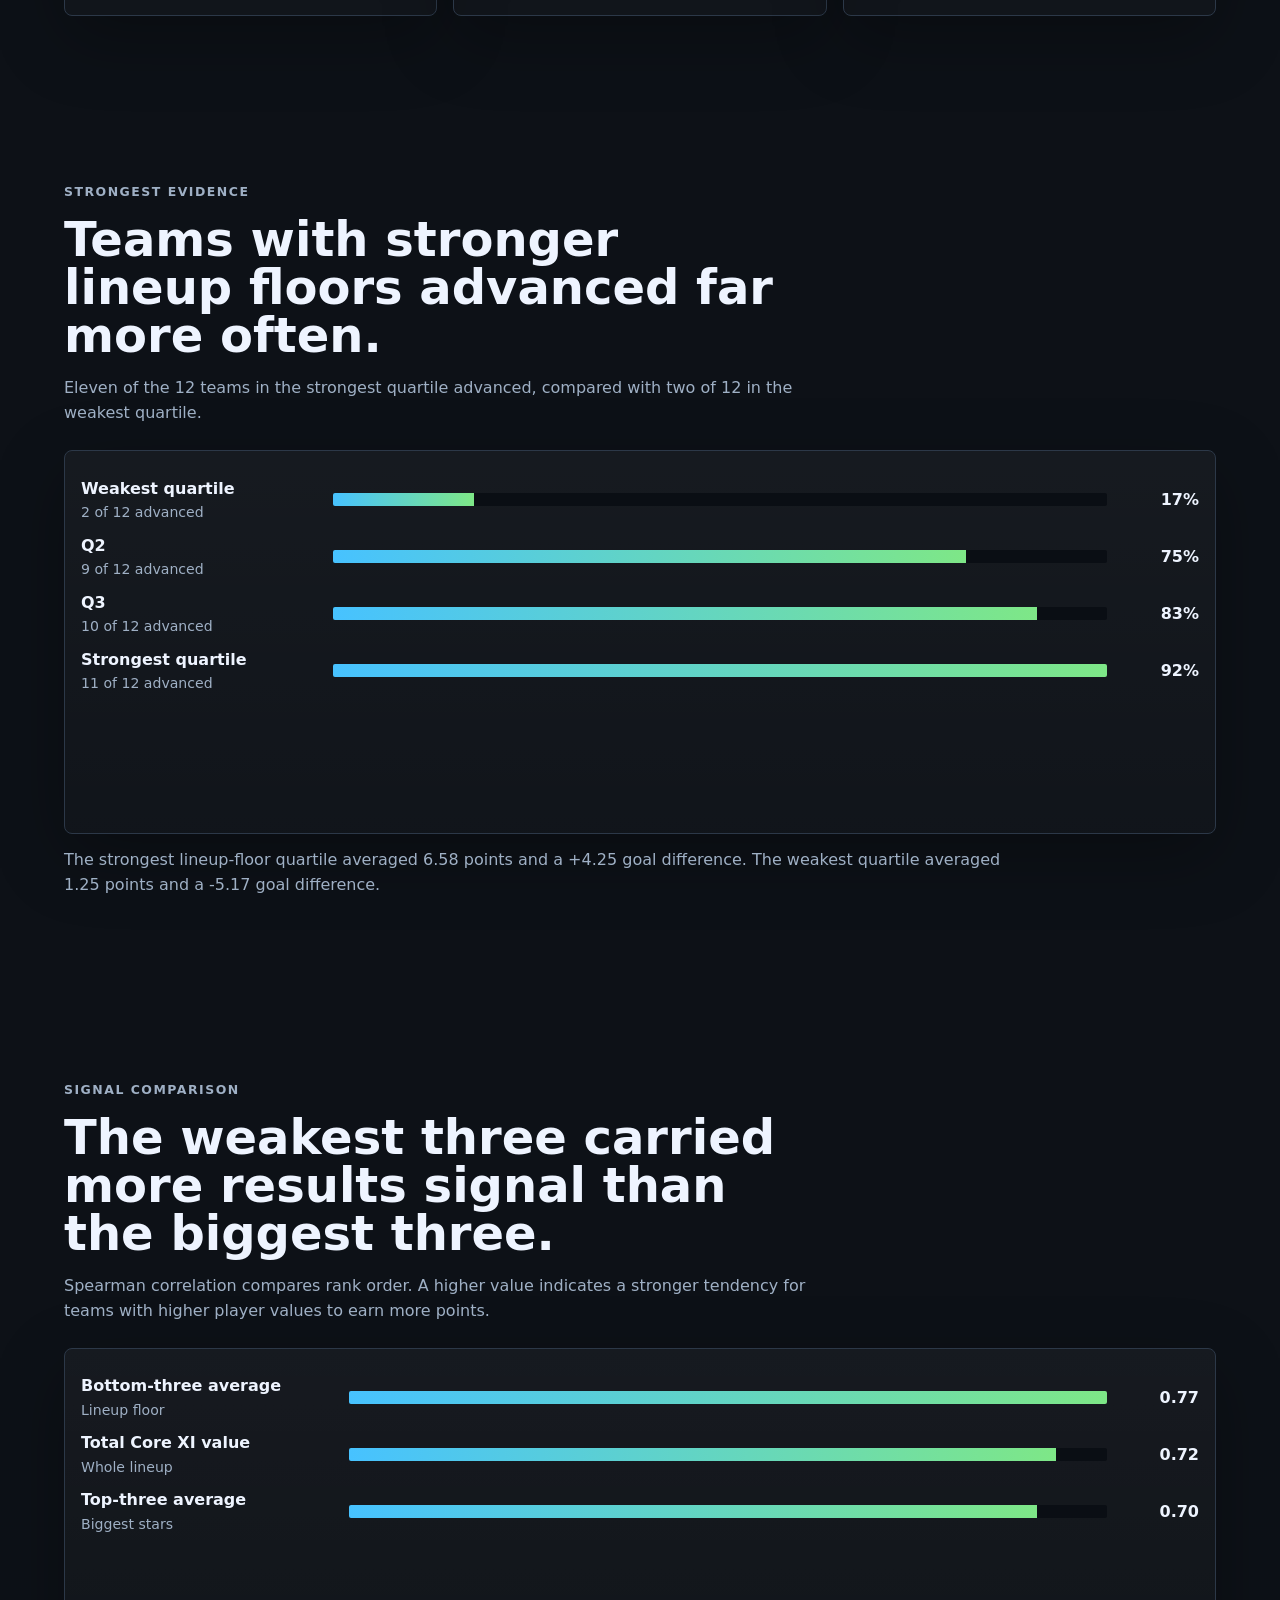
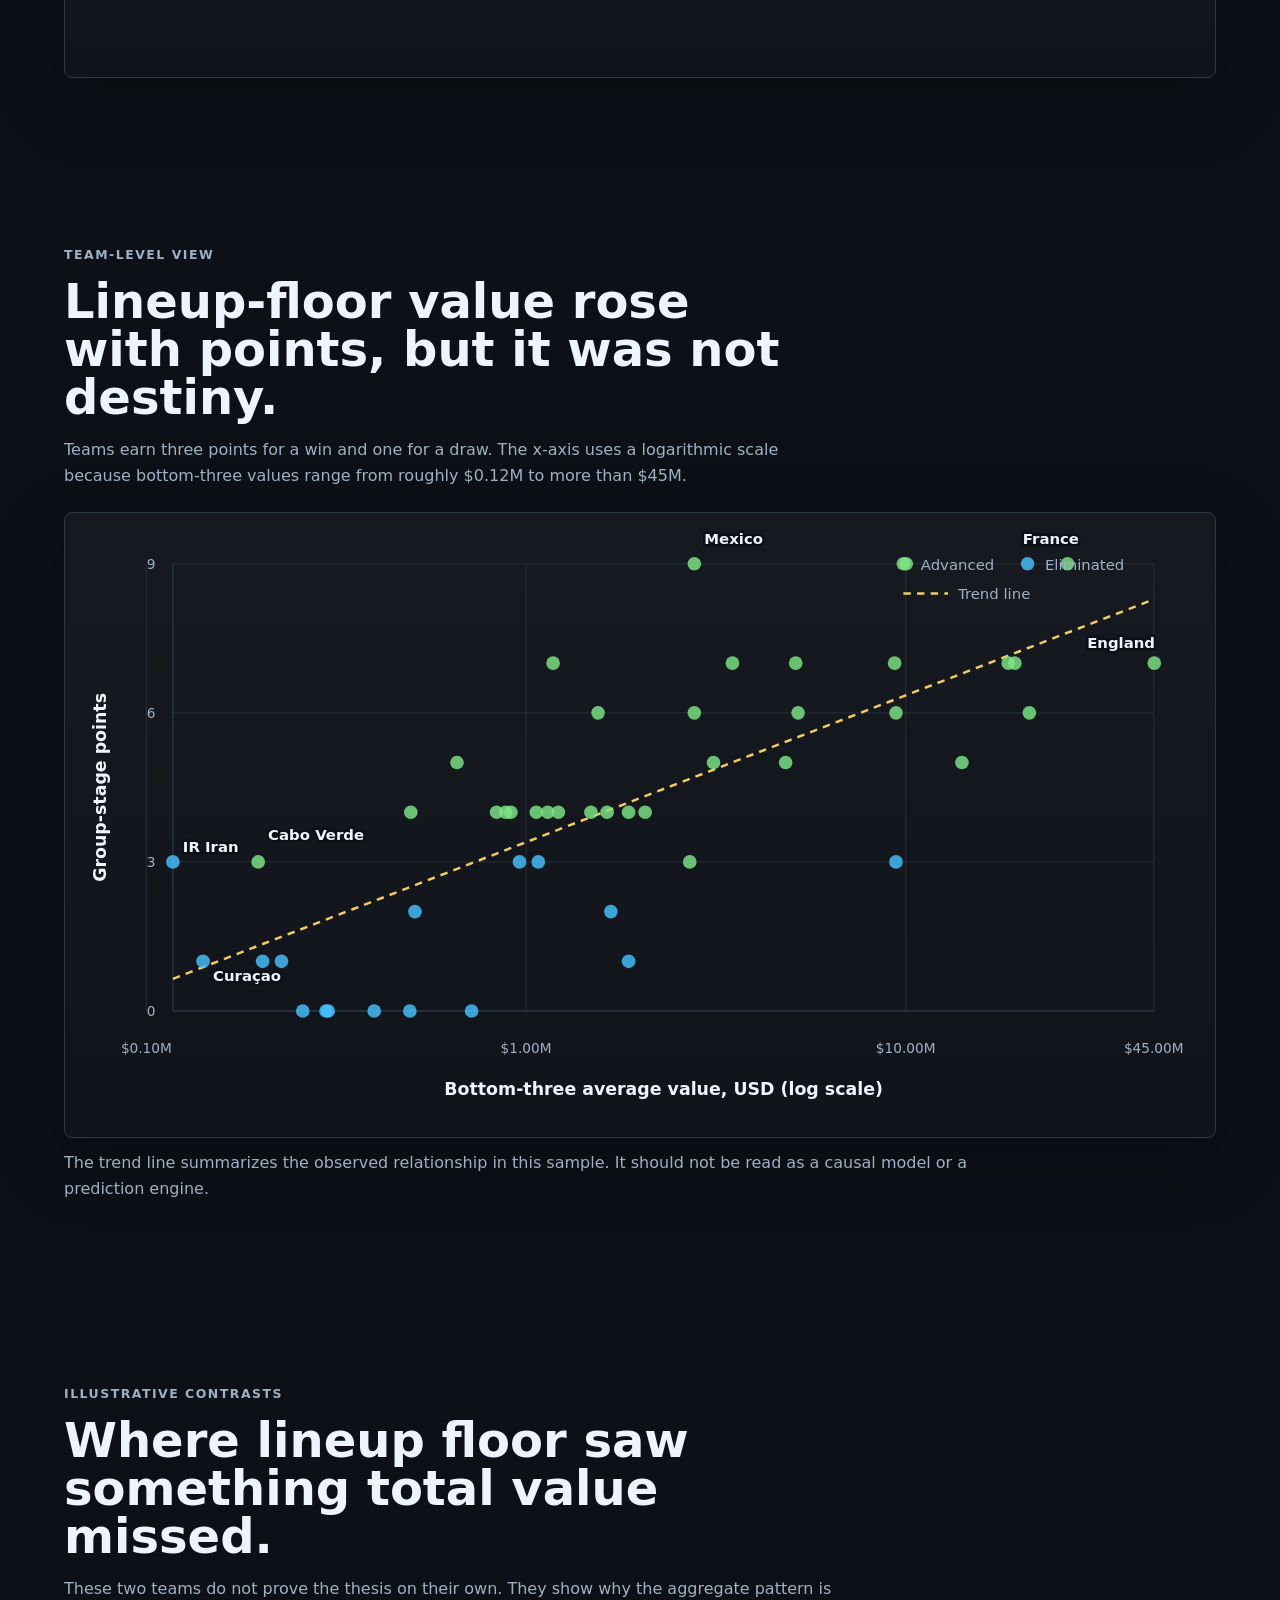
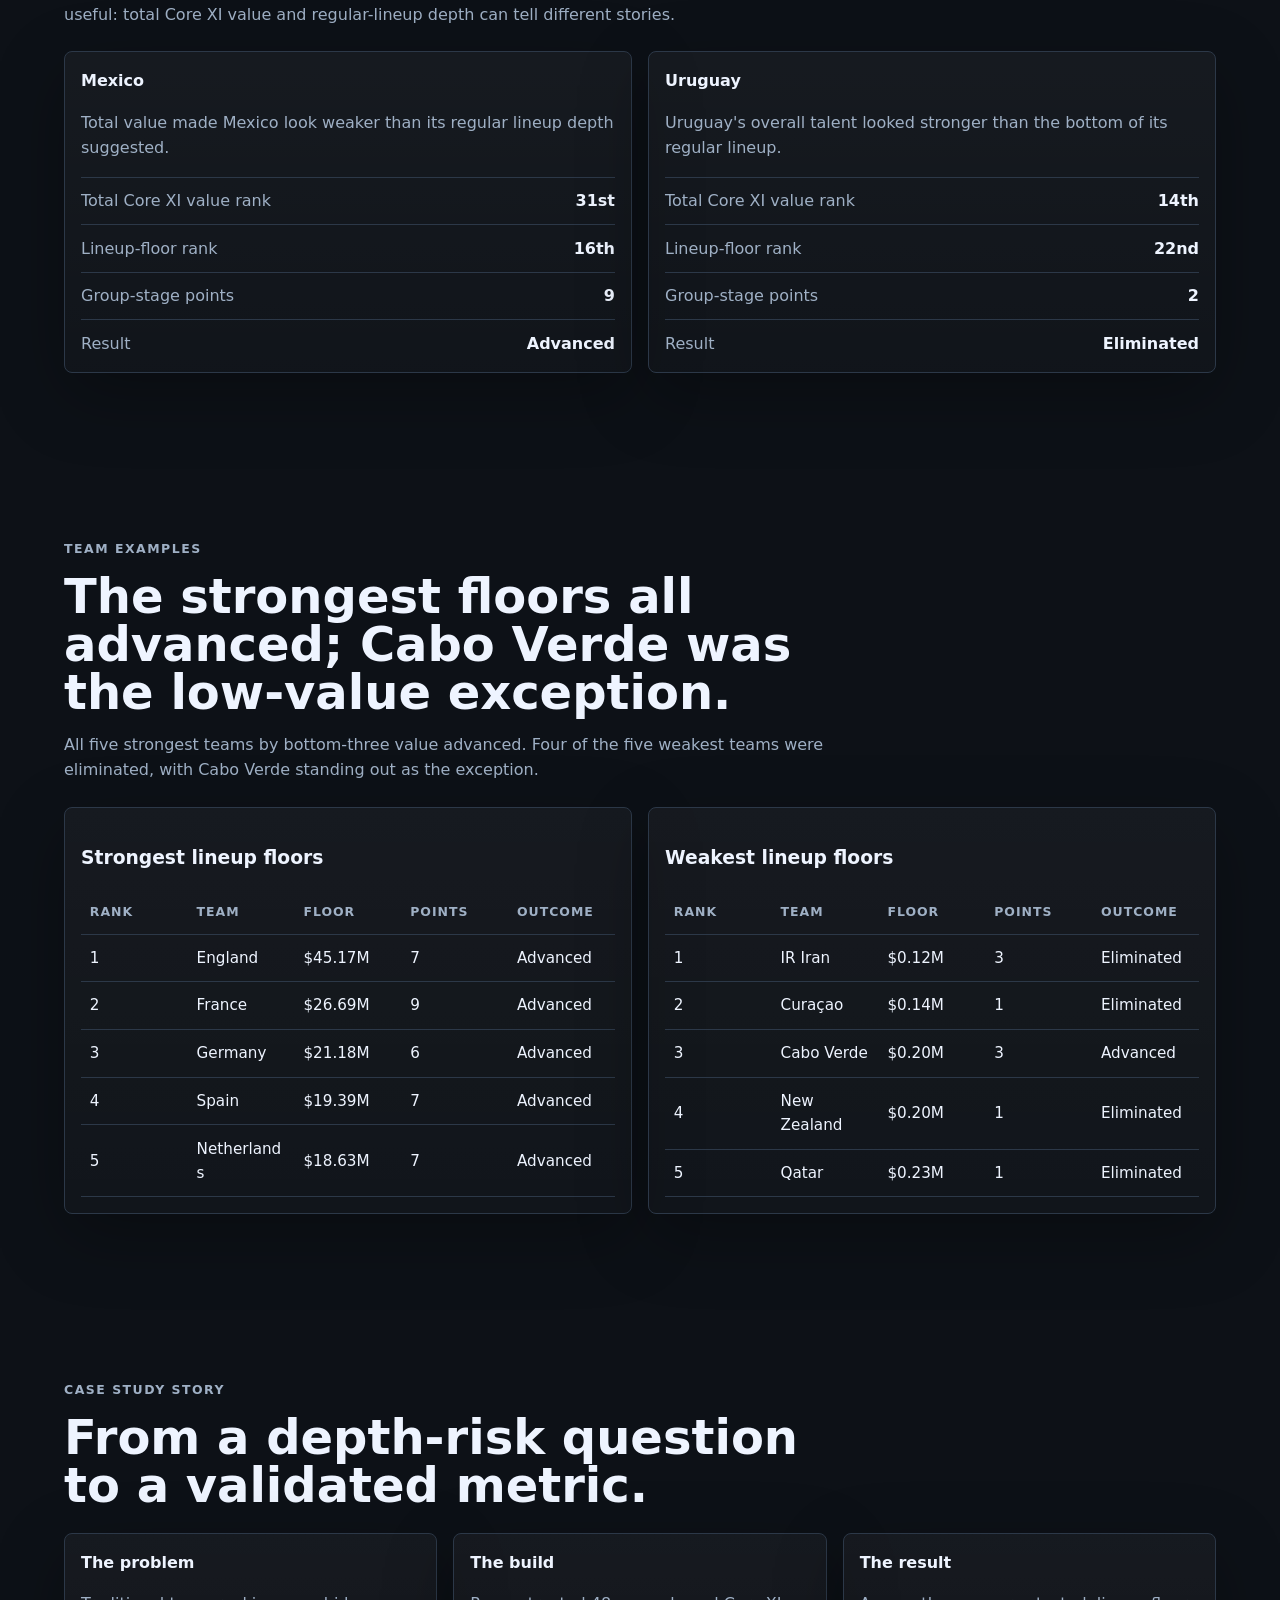
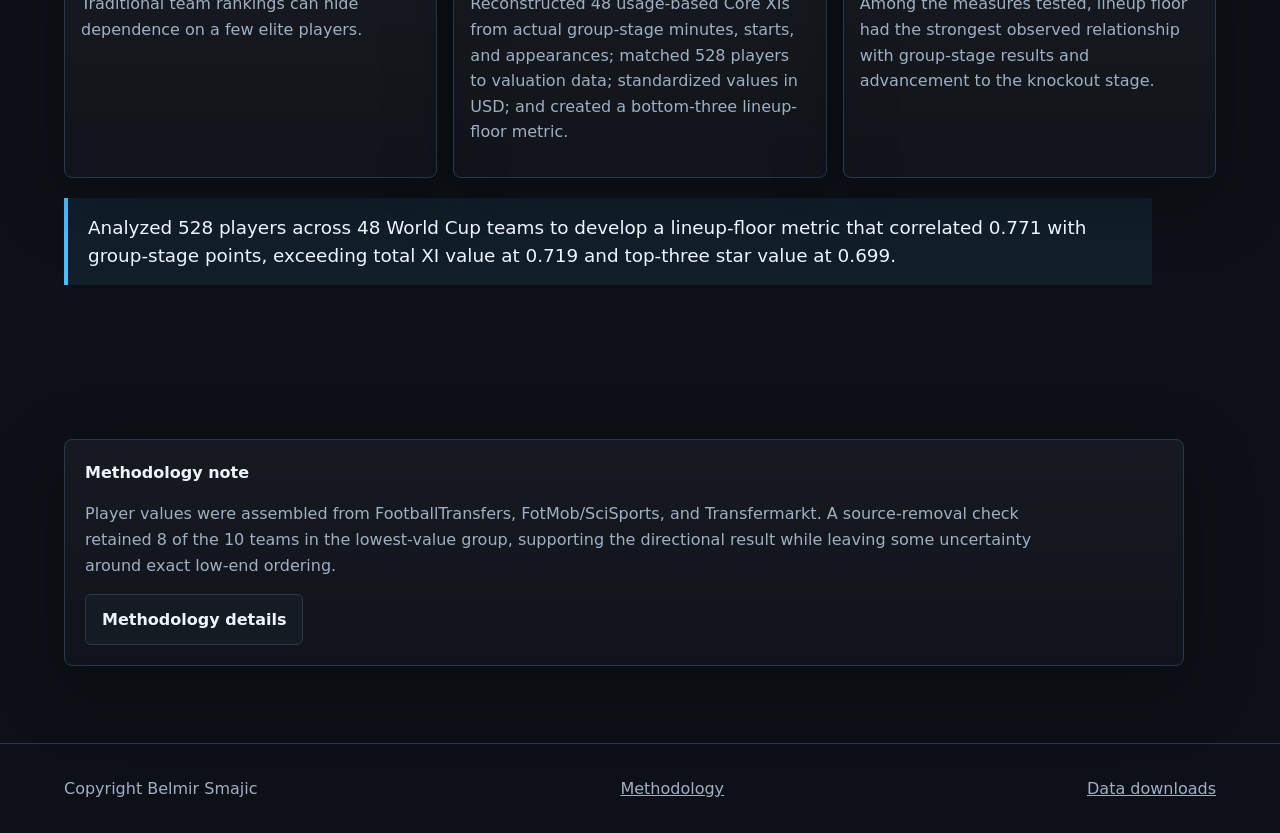
==== commit f6ce17bf: "Clarify lineup-floor story and team examples" ====
--- a/docs/index.html
+++ b/docs/index.html
@@ -4,7 +4,7 @@
   <meta charset="utf-8">
   <meta name="viewport" content="width=device-width, initial-scale=1">
   <title>2026 World Cup Weakest-Link Analysis</title>
-  <meta name="description" content="An answer-first case study showing how lineup-floor value relates to World Cup group-stage performance.">
+  <meta name="description" content="An answer-first case study showing how lineup-floor value relates to World Cup group-stage points, goal difference, and advancement.">
   <link rel="icon" href="assets/favicon.svg" type="image/svg+xml">
   <link rel="stylesheet" href="styles.css">
 </head>
@@ -25,17 +25,18 @@
       <div class="hero-copy">
         <p class="eyebrow">2026 World Cup analytical case study</p>
         <h1>A Team Is Only as Strong as the Bottom of Its Lineup</h1>
-        <p class="subhead">The weakest starters had a stronger relationship with World Cup performance than the biggest stars.</p>
-        <p class="lede">Across 48 teams and 528 players, I measured each team's lineup floor using the average value of its three least-valued regular players.</p>
+        <p class="subhead">The weakest regular starters had a stronger relationship with group-stage results than the biggest stars.</p>
+        <p class="lede">Across 48 teams and 528 players, I measured each team's lineup floor using the average value of the three least-valued players within its most-used group-stage XI.</p>
         <div class="hero-actions">
           <a class="button primary" href="#evidence">See the evidence</a>
           <a class="button" href="methodology.html">Read methodology</a>
         </div>
       </div>
       <div class="hero-panel answer-panel" aria-label="Primary result">
-        <span>Bottom-three value vs points</span>
+        <span>Teams with stronger lineup floors generally earned more points</span>
         <strong>0.77</strong>
-        <span>Spearman relationship across 48 teams</span>
+        <p>This was a strong positive relationship across the 48 teams, not a guarantee.</p>
+        <span>Spearman correlation across 48 teams</span>
       </div>
     </section>
 
@@ -50,15 +51,16 @@
       <div class="section-heading">
         <p class="eyebrow">The idea</p>
         <h2>Total value can hide a thin lineup floor.</h2>
+        <p>The analysis tested how lineup floor related to group-stage points, group-stage goal difference, and advancement to the knockout stage.</p>
       </div>
       <div class="explain-grid">
         <article>
           <strong>Core XI</strong>
-          <p>Soccer teams field 11 players. Here, Core XI means the 11 players with the largest tournament roles, based on minutes, starts, and appearances.</p>
+          <p>Soccer teams field 11 players. Here, Core XI means a retrospective, usage-based XI: the 11 players with the largest actual group-stage roles, prioritized by minutes, then starts, then appearances.</p>
         </article>
         <article>
           <strong>Lineup floor</strong>
-          <p>Lineup floor means the average market value of the three least-valued players in that Core XI. It asks how strong the recurring weak points are.</p>
+          <p>Lineup floor means the average market value of the three least-valued players within that Core XI. It is not the three cheapest players in the full squad or the cheapest players who appeared briefly.</p>
         </article>
         <article>
           <strong>Why it matters</strong>
@@ -82,7 +84,7 @@
     <section class="section">
       <div class="section-heading">
         <p class="eyebrow">Signal comparison</p>
-        <h2>The weakest three carried more performance signal than the biggest three.</h2>
+        <h2>The weakest three carried more results signal than the biggest three.</h2>
         <p>Spearman correlation compares rank order. A higher value indicates a stronger tendency for teams with higher player values to earn more points.</p>
       </div>
       <article class="chart-card wide compact-card">
@@ -100,6 +102,36 @@
         <div id="scatter-chart" class="chart scatter"></div>
       </article>
       <p class="chart-note">The trend line summarizes the observed relationship in this sample. It should not be read as a causal model or a prediction engine.</p>
+    </section>
+
+    <section class="section contrast-section">
+      <div class="section-heading">
+        <p class="eyebrow">Illustrative contrasts</p>
+        <h2>Where lineup floor saw something total value missed.</h2>
+        <p>These two teams do not prove the thesis on their own. They show why the aggregate pattern is useful: total Core XI value and regular-lineup depth can tell different stories.</p>
+      </div>
+      <div class="contrast-grid">
+        <article class="contrast-card">
+          <strong>Mexico</strong>
+          <p>Total value made Mexico look weaker than its regular lineup depth suggested.</p>
+          <dl>
+            <div><dt>Total Core XI value rank</dt><dd>31st</dd></div>
+            <div><dt>Lineup-floor rank</dt><dd>16th</dd></div>
+            <div><dt>Group-stage points</dt><dd>9</dd></div>
+            <div><dt>Result</dt><dd>Advanced</dd></div>
+          </dl>
+        </article>
+        <article class="contrast-card">
+          <strong>Uruguay</strong>
+          <p>Uruguay's overall talent looked stronger than the bottom of its regular lineup.</p>
+          <dl>
+            <div><dt>Total Core XI value rank</dt><dd>14th</dd></div>
+            <div><dt>Lineup-floor rank</dt><dd>22nd</dd></div>
+            <div><dt>Group-stage points</dt><dd>2</dd></div>
+            <div><dt>Result</dt><dd>Eliminated</dd></div>
+          </dl>
+        </article>
+      </div>
     </section>
 
     <section class="section" id="examples">
@@ -132,11 +164,11 @@
         </article>
         <article>
           <strong>The build</strong>
-          <p>Reconstructed 48 Core XIs, matched 528 players to valuation data, standardized values in USD, and created a bottom-three lineup-floor metric.</p>
+          <p>Reconstructed 48 usage-based Core XIs from actual group-stage minutes, starts, and appearances; matched 528 players to valuation data; standardized values in USD; and created a bottom-three lineup-floor metric.</p>
         </article>
         <article>
           <strong>The result</strong>
-          <p>Achieved a complete validated dataset and found that lineup-floor value had a stronger observed relationship with points than total value or star value.</p>
+          <p>Among the measures tested, lineup floor had the strongest observed relationship with group-stage results and advancement to the knockout stage.</p>
         </article>
       </div>
       <blockquote>Analyzed 528 players across 48 World Cup teams to develop a lineup-floor metric that correlated 0.771 with group-stage points, exceeding total XI value at 0.719 and top-three star value at 0.699.</blockquote>
--- a/docs/styles.css
+++ b/docs/styles.css
@@ -85,7 +85,7 @@
   font-weight: 700;
 }
 .button.primary { background: var(--accent); border-color: var(--accent); color: #06111d; }
-.hero-panel, .note-card, .chart-card, .metric-grid article, .download-grid a, .explain-grid article, .story-grid article, .table-card {
+.hero-panel, .note-card, .chart-card, .metric-grid article, .download-grid a, .explain-grid article, .story-grid article, .table-card, .contrast-card {
   border: 1px solid var(--line);
   border-radius: 8px;
   background: linear-gradient(180deg, rgba(255,255,255,.04), rgba(255,255,255,.015));
@@ -93,7 +93,7 @@
 }
 .hero-panel { padding: 1.5rem; display: grid; gap: .35rem; }
 .hero-panel strong { font-size: 4.5rem; line-height: 1; color: var(--accent); }
-.hero-panel span { color: var(--muted); }
+.hero-panel span, .hero-panel p { color: var(--muted); }
 .answer-panel { align-self: stretch; align-content: center; }
 .metric-grid {
   display: grid;
@@ -111,14 +111,29 @@
 .section-heading { max-width: 48rem; margin-bottom: 1.5rem; }
 .section h2 { max-width: 22ch; margin: 0 0 1rem; font-size: 3rem; line-height: 1; }
 .section p { max-width: 60rem; color: var(--muted); }
-.explain-grid, .story-grid, .table-grid {
+.explain-grid, .story-grid, .table-grid, .contrast-grid {
   display: grid;
   grid-template-columns: repeat(3, minmax(0, 1fr));
   gap: 1rem;
 }
 .table-grid { grid-template-columns: repeat(2, minmax(0, 1fr)); }
-.explain-grid article, .story-grid article, .table-card { padding: 1rem; }
-.explain-grid strong, .story-grid strong, .note-card strong { display: block; margin-bottom: .35rem; color: var(--text); }
+.contrast-grid { grid-template-columns: repeat(2, minmax(0, 1fr)); }
+.explain-grid article, .story-grid article, .table-card, .contrast-card { min-width: 0; padding: 1rem; }
+.explain-grid strong, .story-grid strong, .note-card strong, .contrast-card strong { display: block; margin-bottom: .35rem; color: var(--text); }
+.contrast-card dl {
+  display: grid;
+  gap: .65rem;
+  margin: 1rem 0 0;
+}
+.contrast-card dl div {
+  display: flex;
+  justify-content: space-between;
+  gap: 1rem;
+  padding-top: .65rem;
+  border-top: 1px solid var(--line);
+}
+.contrast-card dt { color: var(--muted); }
+.contrast-card dd { margin: 0; color: var(--text); font-weight: 800; white-space: nowrap; }
 .case-story blockquote {
   max-width: 68rem;
   margin: 1.25rem 0 0;
@@ -191,11 +206,12 @@
 }
 .download-grid a { display: grid; gap: .4rem; padding: 1rem; text-decoration: none; }
 .download-grid span { color: var(--muted); }
-table { width: 100%; border-collapse: collapse; font-size: .95rem; }
+table { width: 100%; border-collapse: collapse; table-layout: fixed; font-size: .95rem; }
 th, td { padding: .7rem .55rem; border-bottom: 1px solid var(--line); text-align: left; }
 th { color: var(--muted); font-size: .78rem; text-transform: uppercase; letter-spacing: .08em; }
 td { color: var(--text); }
 td:nth-child(3), td:nth-child(4) { white-space: nowrap; }
+td:nth-child(2), td:nth-child(5) { overflow-wrap: anywhere; }
 footer {
   display: flex;
   gap: 1rem;
@@ -206,7 +222,7 @@
   color: var(--muted);
 }
 @media (max-width: 850px) {
-  .hero, .split, .chart-grid, .download-grid, .explain-grid, .story-grid, .table-grid { grid-template-columns: 1fr; }
+  .hero, .split, .chart-grid, .download-grid, .explain-grid, .story-grid, .table-grid, .contrast-grid { grid-template-columns: 1fr; }
   .hero h1 { font-size: 4.25rem; }
   .page h1 { font-size: 3.25rem; }
   .metric-grid { grid-template-columns: repeat(2, minmax(0, 1fr)); }
@@ -226,4 +242,7 @@
   .chart-card { padding: .75rem; }
   table { font-size: .86rem; }
   th, td { padding: .55rem .35rem; }
-}
+  th:first-child, td:first-child { width: 2.4rem; }
+  th:nth-child(3), td:nth-child(3) { width: 4.8rem; }
+  th:nth-child(4), td:nth-child(4) { width: 3.3rem; }
+}
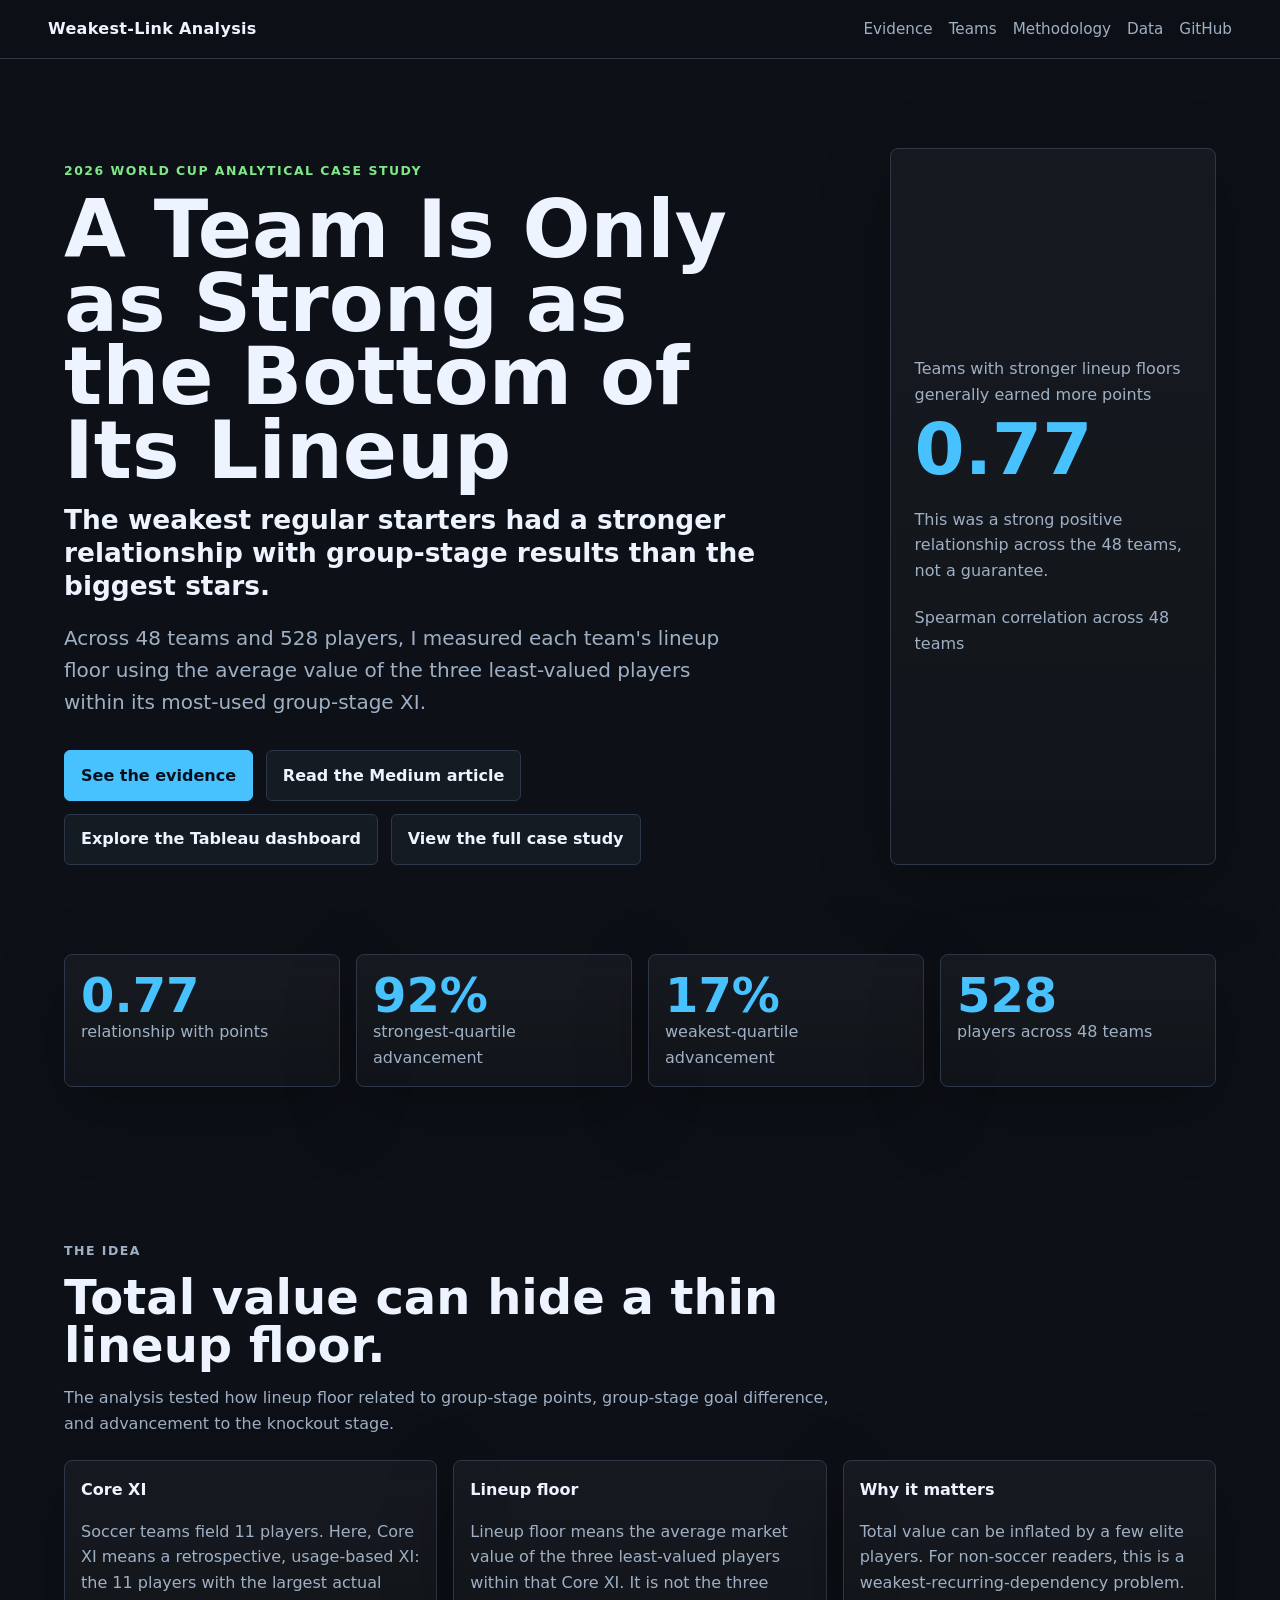
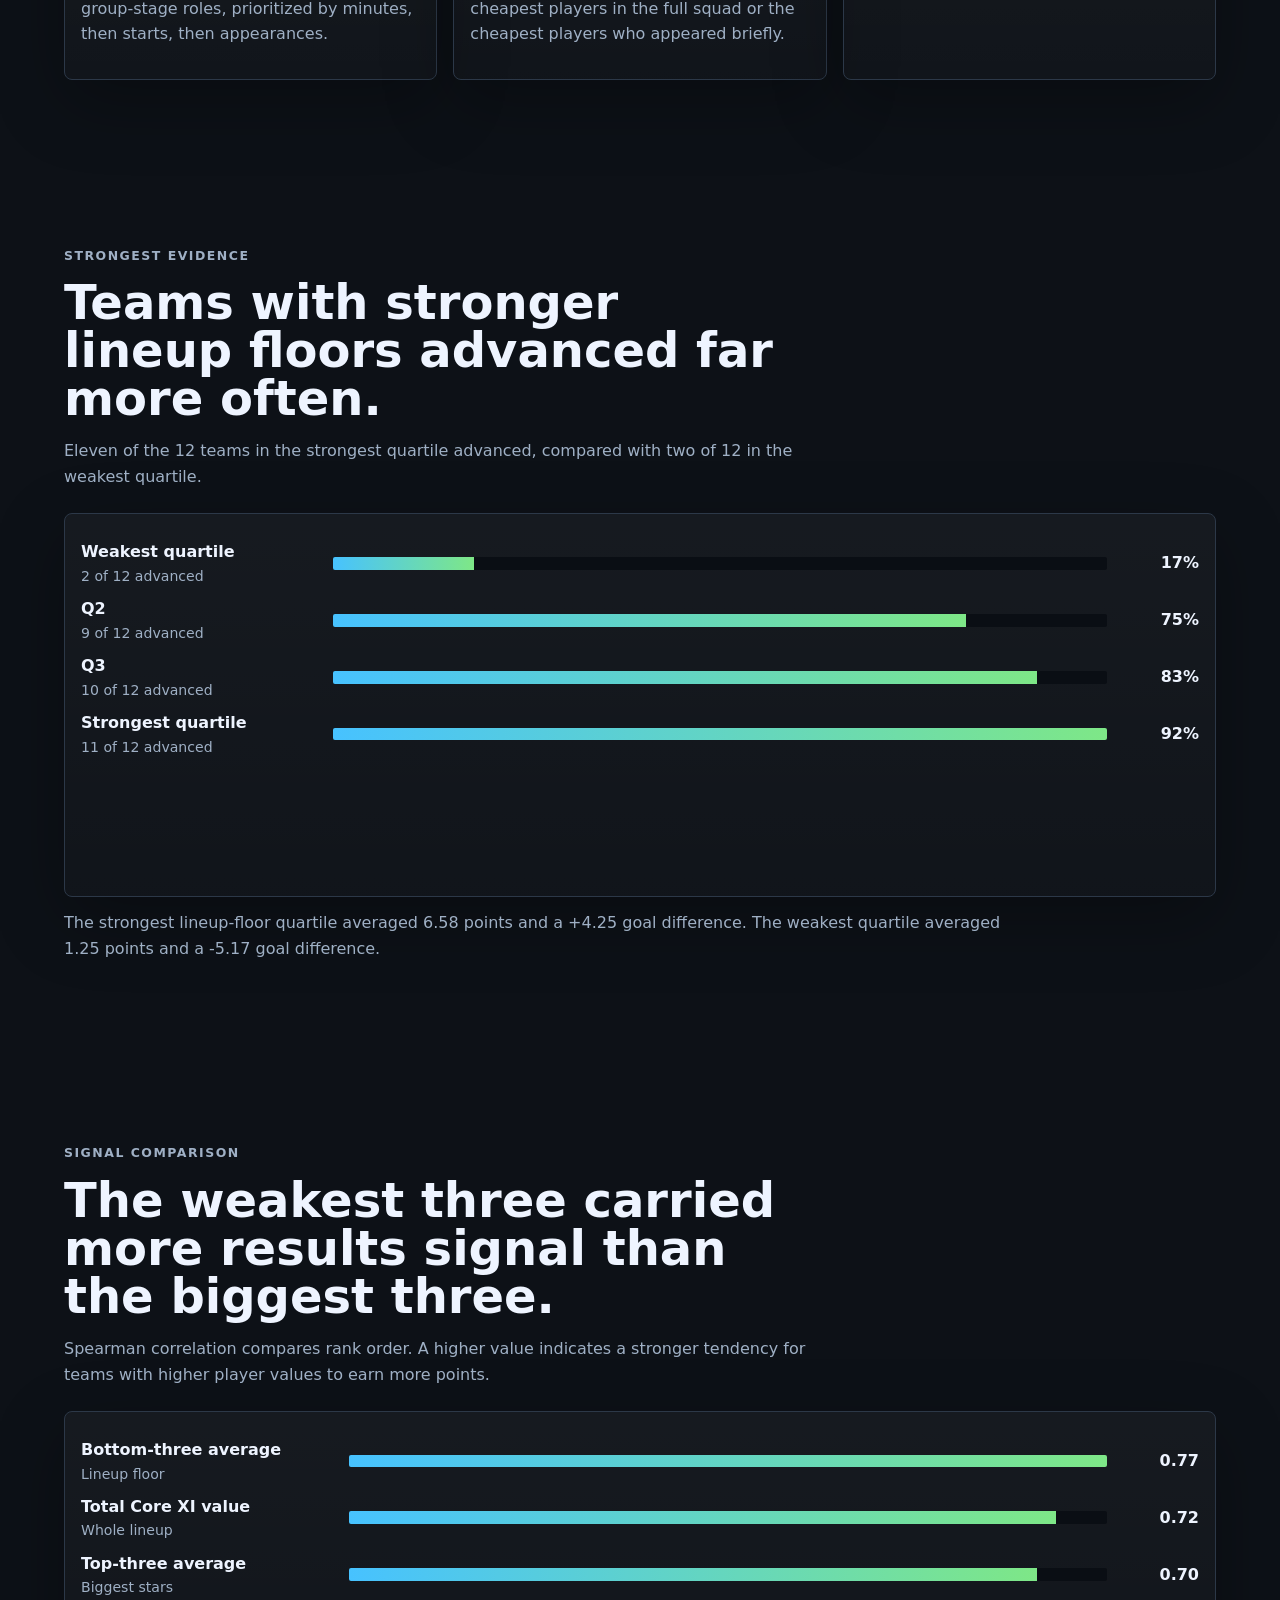
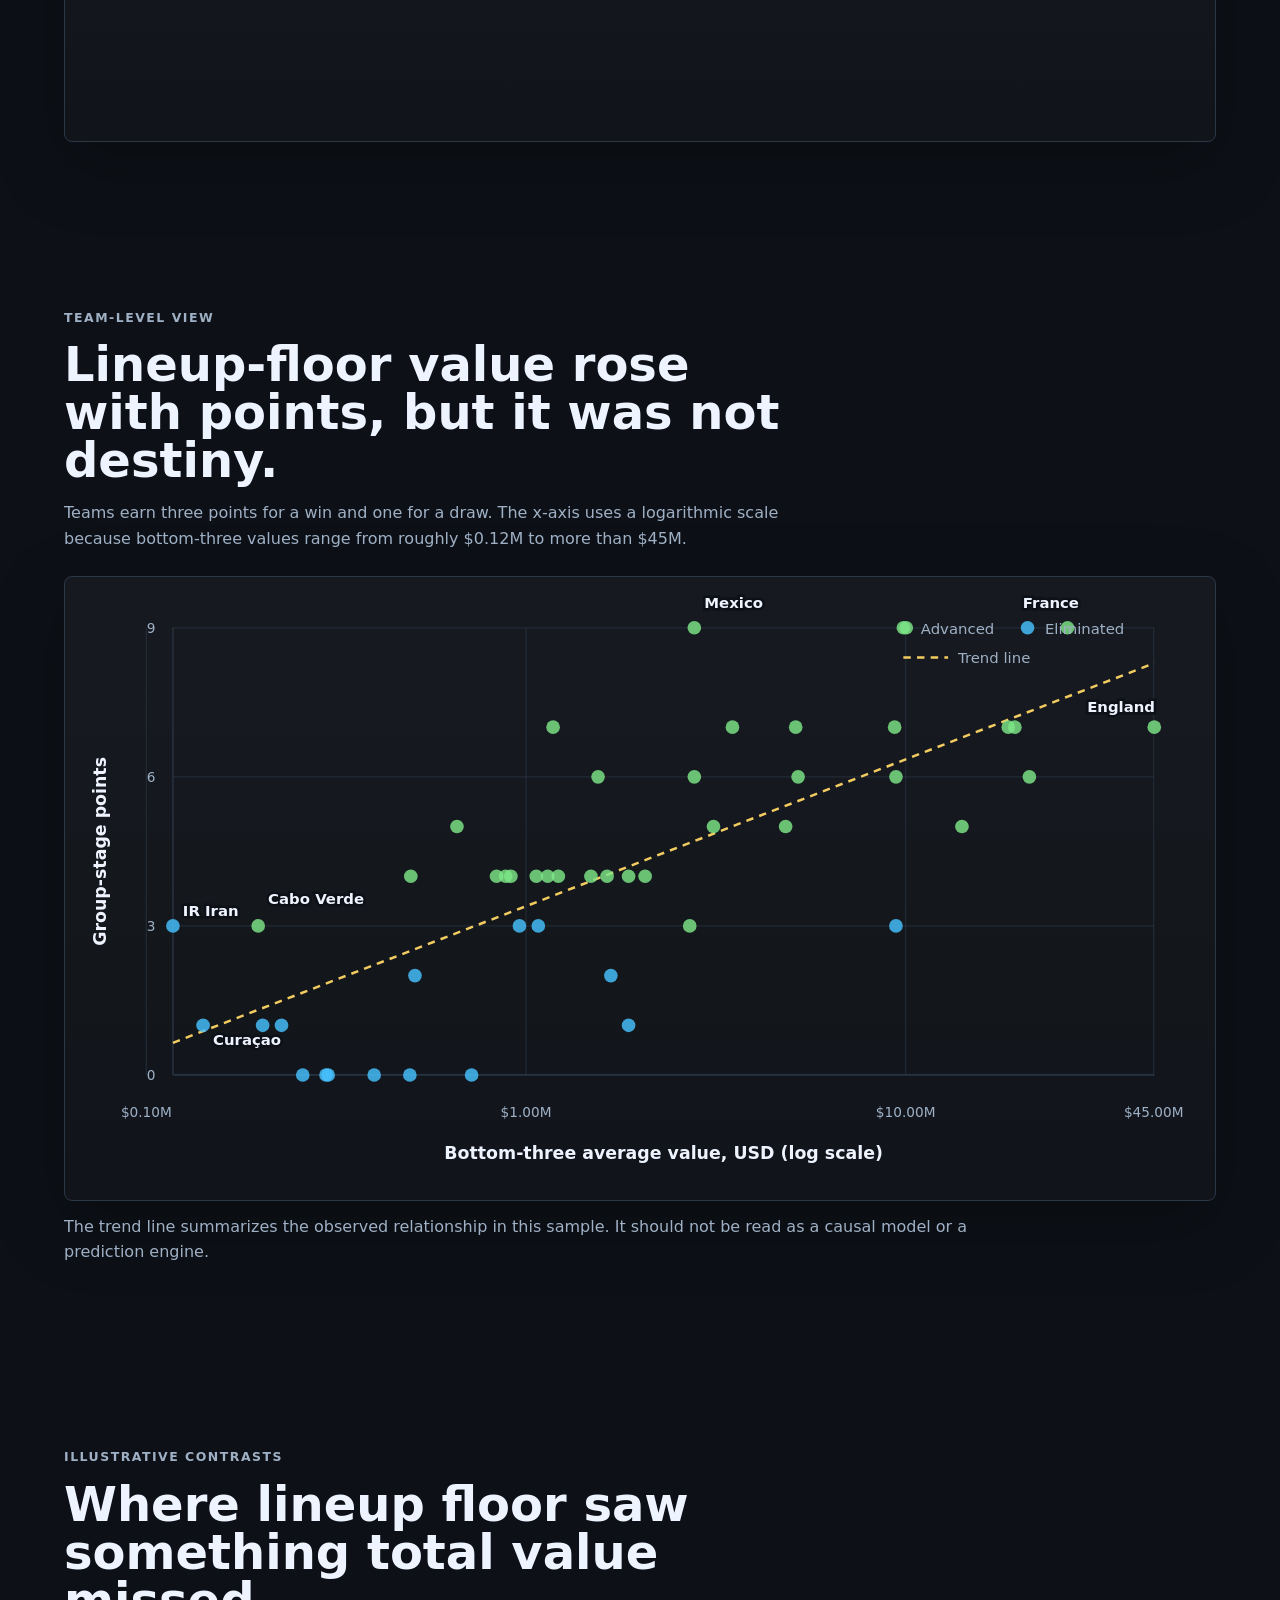
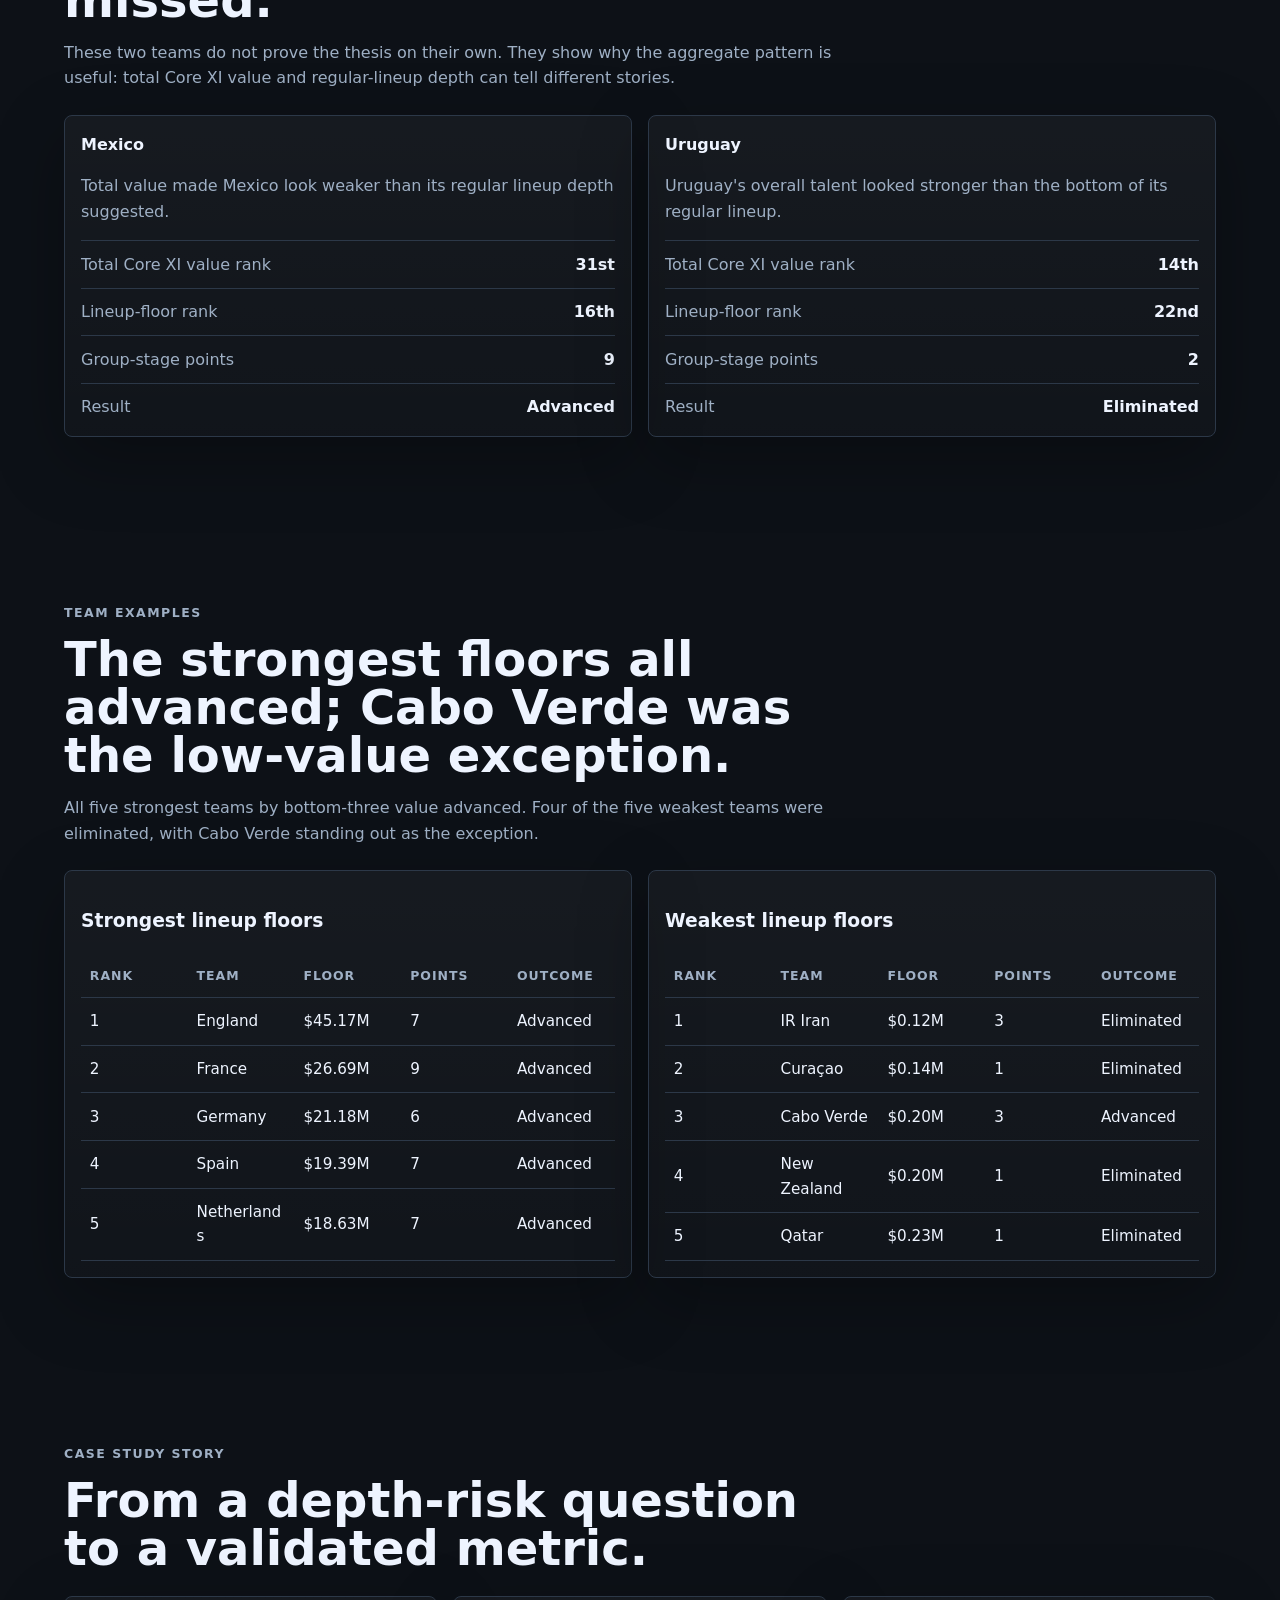
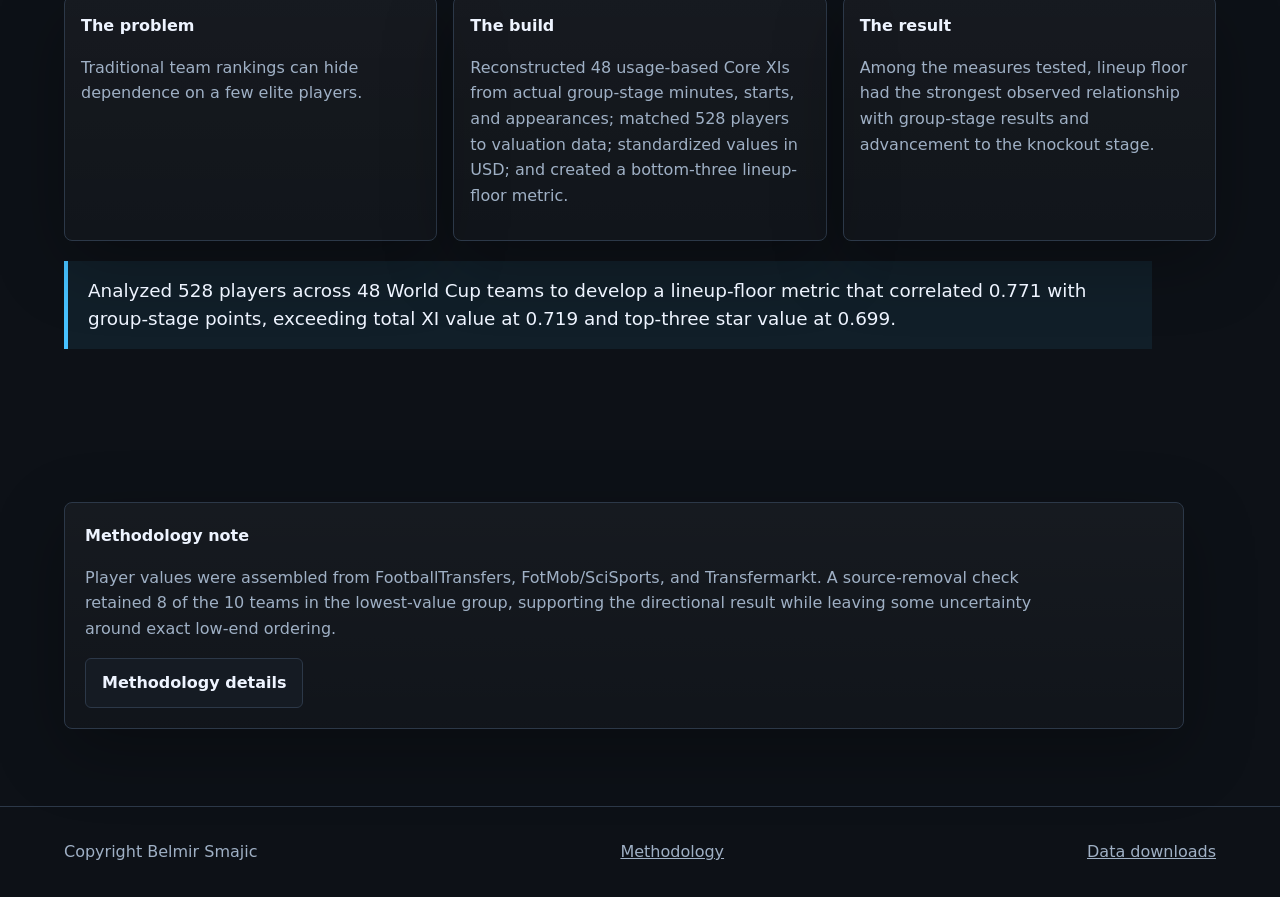
==== commit 76b93542: "Add Medium and Tableau dashboard links" ====
--- a/docs/index.html
+++ b/docs/index.html
@@ -29,7 +29,9 @@
         <p class="lede">Across 48 teams and 528 players, I measured each team's lineup floor using the average value of the three least-valued players within its most-used group-stage XI.</p>
         <div class="hero-actions">
           <a class="button primary" href="#evidence">See the evidence</a>
-          <a class="button" href="methodology.html">Read methodology</a>
+          <a class="button" href="https://medium.com/@belmirsmajic/a-team-is-only-as-strong-as-the-bottom-of-its-lineup-491d8825fed4">Read the Medium article</a>
+          <a class="button" href="https://public.tableau.com/app/profile/belmir.smajic/viz/2026WorldCupanalyticalcasestudy/Home">Explore the Tableau dashboard</a>
+          <a class="button" href="https://belmirsmajic.github.io/2026-world-cup-weakest-link/">View the full case study</a>
         </div>
       </div>
       <div class="hero-panel answer-panel" aria-label="Primary result">
